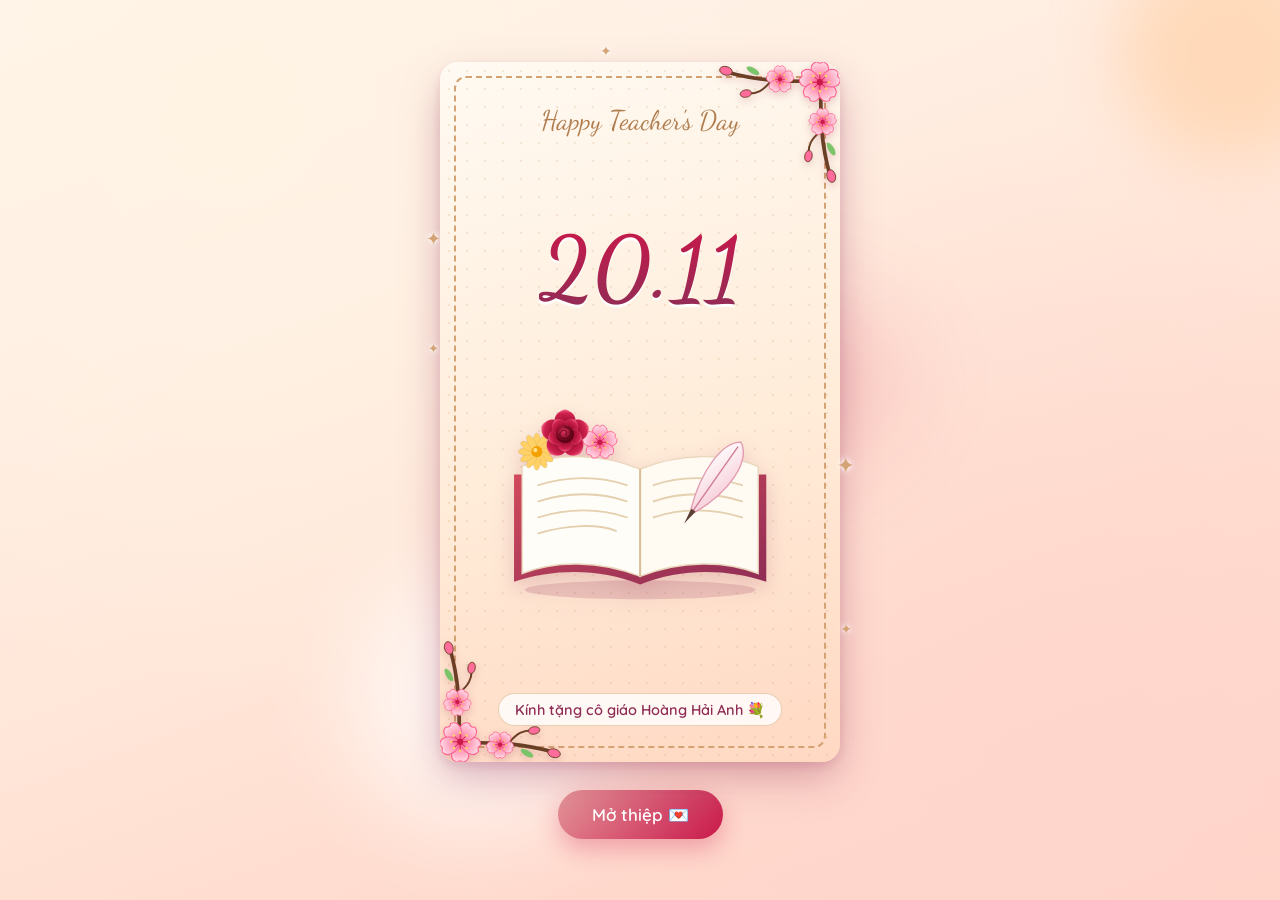
==== index.html @ 682b0908 "Thiep 20-11 Ngay Nha giao Viet Nam Co-Authored-By: Claude Opus 5.5 <noreply@anthropic.com>" ====
<!DOCTYPE html>
<html lang="vi">
<head>
  <meta charset="UTF-8" />
  <meta name="viewport" content="width=device-width, initial-scale=1, viewport-fit=cover" />
  <meta name="theme-color" content="#ffe8d6" />
  <title>Thiệp 20.11 💐</title>
  <meta name="description" content="Tấm thiệp nhỏ tri ân nhân ngày Nhà giáo Việt Nam 20/11" />
  <meta property="og:title" content="Thiệp 20.11 tặng cô 💐" />
  <meta property="og:description" content="Chạm để mở thiệp nhé!" />
  <meta http-equiv="Cache-Control" content="no-cache" />
  <script>
    // Phiên bản do GitHub Actions gắn khi deploy (chạy local thì giữ nguyên "__BUILD__")
    window.BUILD = "__BUILD__";
    // Tự xóa cache: nếu trên server có bản mới hơn thì tải lại trang với ?v=<bản mới>
    (function () {
      if (window.BUILD.indexOf("__") === 0 || !window.fetch) return;
      fetch("version.json?t=" + Date.now(), { cache: "no-store" })
        .then(function (r) { return r.json(); })
        .then(function (d) {
          if (!d.v || d.v === window.BUILD) return;
          var u = new URL(location.href);
          if (u.searchParams.get("v") === d.v) return;
          u.searchParams.set("v", d.v);
          location.replace(u.toString());
        })
        .catch(function () {});
    })();
  </script>
  <link rel="preconnect" href="https://fonts.googleapis.com" />
  <link rel="preconnect" href="https://fonts.gstatic.com" crossorigin />
  <link href="https://fonts.googleapis.com/css2?family=Dancing+Script:wght@500;700&family=Quicksand:wght@400;500;600&display=swap" rel="stylesheet" />
  <link rel="stylesheet" href="style.css?v=__BUILD__" />
</head>
<body>
  <!-- SVG dùng chung -->
  <svg class="svg-defs" aria-hidden="true" focusable="false">
    <defs>
      <radialGradient id="velvet" gradientUnits="userSpaceOnUse" cx="50" cy="50" r="44">
        <stop offset="0" stop-color="#4a000e" />
        <stop offset="0.45" stop-color="#9d0b2e" />
        <stop offset="0.82" stop-color="#d1234f" />
        <stop offset="1" stop-color="#ff7a99" />
      </radialGradient>
      <radialGradient id="bud" gradientUnits="userSpaceOnUse" cx="48" cy="46" r="16">
        <stop offset="0" stop-color="#e0315c" />
        <stop offset="1" stop-color="#5c0015" />
      </radialGradient>
      <radialGradient id="peachG" gradientUnits="userSpaceOnUse" cx="20" cy="20" r="17">
        <stop offset="0" stop-color="#ff4f86" />
        <stop offset=".35" stop-color="#ff8fb1" />
        <stop offset="1" stop-color="#ffe4ec" />
      </radialGradient>
      <linearGradient id="leaf" x1="0" y1="0" x2="1" y2="1">
        <stop offset="0" stop-color="#7cc46a" />
        <stop offset="1" stop-color="#2f6b2a" />
      </linearGradient>
      <linearGradient id="bookCover" x1="0" y1="0" x2="1" y2="1">
        <stop offset="0" stop-color="#d1495b" />
        <stop offset="1" stop-color="#8f2d56" />
      </linearGradient>
      <linearGradient id="quill" x1="0" y1="0" x2="1" y2="1">
        <stop offset="0" stop-color="#fff" />
        <stop offset="1" stop-color="#f6c8d4" />
      </linearGradient>

      <!-- Hoa hồng nhung -->
      <symbol id="rose" viewBox="0 0 100 100">
        <g stroke="#ff9db3" stroke-opacity=".35" stroke-width=".8">
          <path d="M50 50 C28 44 24 14 50 8 C76 14 72 44 50 50Z" fill="url(#velvet)" />
          <path d="M50 50 C28 44 24 14 50 8 C76 14 72 44 50 50Z" fill="url(#velvet)" transform="rotate(72 50 50)" />
          <path d="M50 50 C28 44 24 14 50 8 C76 14 72 44 50 50Z" fill="url(#velvet)" transform="rotate(144 50 50)" />
          <path d="M50 50 C28 44 24 14 50 8 C76 14 72 44 50 50Z" fill="url(#velvet)" transform="rotate(216 50 50)" />
          <path d="M50 50 C28 44 24 14 50 8 C76 14 72 44 50 50Z" fill="url(#velvet)" transform="rotate(288 50 50)" />
          <g transform="translate(50 50) scale(.7) translate(-50 -50)">
            <path d="M50 50 C28 44 24 14 50 8 C76 14 72 44 50 50Z" fill="url(#velvet)" transform="rotate(36 50 50)" />
            <path d="M50 50 C28 44 24 14 50 8 C76 14 72 44 50 50Z" fill="url(#velvet)" transform="rotate(108 50 50)" />
            <path d="M50 50 C28 44 24 14 50 8 C76 14 72 44 50 50Z" fill="url(#velvet)" transform="rotate(180 50 50)" />
            <path d="M50 50 C28 44 24 14 50 8 C76 14 72 44 50 50Z" fill="url(#velvet)" transform="rotate(252 50 50)" />
            <path d="M50 50 C28 44 24 14 50 8 C76 14 72 44 50 50Z" fill="url(#velvet)" transform="rotate(324 50 50)" />
          </g>
        </g>
        <circle cx="50" cy="50" r="15" fill="url(#bud)" />
        <path d="M50 38 C61 38 64 51 54 56 C44 61 37 51 44 45 C49 41 55 46 51 51"
              fill="none" stroke="#3d000b" stroke-width="1.6" stroke-linecap="round" opacity=".75" />
      </symbol>

      <!-- Hoa đào -->
      <symbol id="peach" viewBox="0 0 40 40">
        <g fill="url(#peachG)" stroke="#ff5d8f" stroke-width=".8">
          <path d="M20 20 C12 15 11 6 17.5 4 Q20 6.5 22.5 4 C29 6 28 15 20 20Z" />
          <path d="M20 20 C12 15 11 6 17.5 4 Q20 6.5 22.5 4 C29 6 28 15 20 20Z" transform="rotate(72 20 20)" />
          <path d="M20 20 C12 15 11 6 17.5 4 Q20 6.5 22.5 4 C29 6 28 15 20 20Z" transform="rotate(144 20 20)" />
          <path d="M20 20 C12 15 11 6 17.5 4 Q20 6.5 22.5 4 C29 6 28 15 20 20Z" transform="rotate(216 20 20)" />
          <path d="M20 20 C12 15 11 6 17.5 4 Q20 6.5 22.5 4 C29 6 28 15 20 20Z" transform="rotate(288 20 20)" />
        </g>
        <path d="M20 20 L20 13 M20 20 L24.9 15.1 M20 20 L27 20 M20 20 L24.9 24.9 M20 20 L20 27 M20 20 L15.1 24.9 M20 20 L13 20 M20 20 L15.1 15.1"
              stroke="#c9184a" stroke-width=".7" stroke-linecap="round" />
        <g fill="#ffd166">
          <circle cx="20" cy="13" r="1" /><circle cx="24.9" cy="15.1" r="1" /><circle cx="27" cy="20" r="1" /><circle cx="24.9" cy="24.9" r="1" />
          <circle cx="20" cy="27" r="1" /><circle cx="15.1" cy="24.9" r="1" /><circle cx="13" cy="20" r="1" /><circle cx="15.1" cy="15.1" r="1" />
        </g>
        <circle cx="20" cy="20" r="2.4" fill="#c9184a" />
      </symbol>

      <!-- Hoa cúc, màu cánh lấy theo "color" -->
      <symbol id="daisy" viewBox="0 0 40 40">
        <g fill="currentColor" stroke="rgba(0,0,0,.12)" stroke-width=".5">
          <ellipse cx="20" cy="10" rx="3.6" ry="8.5" />
          <ellipse cx="20" cy="10" rx="3.6" ry="8.5" transform="rotate(30 20 20)" />
          <ellipse cx="20" cy="10" rx="3.6" ry="8.5" transform="rotate(60 20 20)" />
          <ellipse cx="20" cy="10" rx="3.6" ry="8.5" transform="rotate(90 20 20)" />
          <ellipse cx="20" cy="10" rx="3.6" ry="8.5" transform="rotate(120 20 20)" />
          <ellipse cx="20" cy="10" rx="3.6" ry="8.5" transform="rotate(150 20 20)" />
          <ellipse cx="20" cy="10" rx="3.6" ry="8.5" transform="rotate(180 20 20)" />
          <ellipse cx="20" cy="10" rx="3.6" ry="8.5" transform="rotate(210 20 20)" />
          <ellipse cx="20" cy="10" rx="3.6" ry="8.5" transform="rotate(240 20 20)" />
          <ellipse cx="20" cy="10" rx="3.6" ry="8.5" transform="rotate(270 20 20)" />
          <ellipse cx="20" cy="10" rx="3.6" ry="8.5" transform="rotate(300 20 20)" />
          <ellipse cx="20" cy="10" rx="3.6" ry="8.5" transform="rotate(330 20 20)" />
        </g>
        <circle cx="20" cy="20" r="5.5" fill="#f4a100" />
        <circle cx="18.5" cy="18.5" r="2" fill="#ffe08a" />
      </symbol>

      <!-- Cành đào ở góc khung (góc khung ở tọa độ 16,16) -->
      <symbol id="peachBranch" viewBox="0 0 90 90">
        <g fill="none" stroke="#6b3e26" stroke-linecap="round">
          <path d="M6 18 C26 14 46 20 82 10" stroke-width="2.6" />
          <path d="M18 6 C14 26 20 46 10 82" stroke-width="2.6" />
          <path d="M52 17 C57 23 61 25 67 25" stroke-width="1.4" />
          <path d="M17 52 C23 57 25 61 25 67" stroke-width="1.4" />
        </g>
        <g fill="#7cc46a">
          <ellipse cx="0" cy="0" rx="2" ry="5" transform="translate(64 9) rotate(60)" />
          <ellipse cx="0" cy="0" rx="2" ry="5" transform="translate(9 64) rotate(30)" />
        </g>
        <g fill="#ff6b9a" stroke="#6b3e26" stroke-width=".6">
          <ellipse cx="0" cy="0" rx="3" ry="4.5" transform="translate(83 9) rotate(75)" />
          <ellipse cx="0" cy="0" rx="3" ry="4.5" transform="translate(9 83) rotate(15)" />
          <ellipse cx="0" cy="0" rx="2.6" ry="4" transform="translate(69 25) rotate(100)" />
          <ellipse cx="0" cy="0" rx="2.6" ry="4" transform="translate(25 69) rotate(-10)" />
        </g>
        <use href="#peach" x="33" y="3" width="24" height="24" />
        <use href="#peach" x="3" y="33" width="24" height="24" />
        <use href="#peach" x="-1" y="-1" width="36" height="36" />
      </symbol>
    </defs>
  </svg>

  <div class="bokeh" aria-hidden="true"></div>
  <div class="petals" id="petals" aria-hidden="true"></div>
  <div class="burst" id="burst" aria-hidden="true"></div>

  <main class="stage">
    <div class="card-wrap" id="cardWrap">
      <div class="card" id="card">

        <!-- Bên trong thiệp -->
        <section class="inside">
          <div class="inside-flowers" aria-hidden="true">
            <svg class="fl fl-1" style="color:#ffd166"><use href="#daisy" /></svg>
            <svg class="fl fl-2" style="color:#c77dff"><use href="#daisy" /></svg>
            <svg class="fl fl-3"><use href="#peach" /></svg>
            <svg class="fl fl-4"><use href="#rose" /></svg>
            <svg class="fl fl-5" style="color:#ff9f6b"><use href="#daisy" /></svg>
          </div>
          <div class="inside-scroll" id="insideScroll">
            <div class="header">
              <div class="avatar" id="avatar" hidden>
                <img id="avatarImg" alt="" />
                <span class="avatar-badge" aria-hidden="true">📖</span>
              </div>
              <h2 class="title" id="title"></h2>
            </div>
            <p class="message" id="message"></p>
            <p class="signature" id="signature"></p>
          </div>
          <button class="replay" id="replayBtn" type="button" aria-label="Xem lại" title="Xem lại">↺</button>
        </section>

        <!-- Bìa thiệp -->
        <section class="cover" id="cover" role="button" tabindex="0" aria-label="Mở thiệp">
          <div class="cover-face cover-front">
            <div class="cover-frame">
              <p class="cover-top" id="coverTop"></p>
              <h1 class="cover-big" id="coverBig"></h1>

              <!-- Quyển sách mở + bút lông + hoa -->
              <svg class="book" viewBox="0 0 200 150" aria-hidden="true">
                <ellipse cx="100" cy="140" rx="86" ry="7" fill="rgba(143,45,86,.18)" />
                <path d="M6 54 L6 134 C36 124 70 124 100 136 C130 124 164 124 194 134 L194 54 Z" fill="url(#bookCover)" />
                <path d="M100 50 C70 38 36 38 12 48 L12 128 C36 118 70 118 100 130Z" fill="#fffdf8" stroke="#e9d6bb" stroke-width="1" />
                <path d="M100 50 C130 38 164 38 188 48 L188 128 C164 118 130 118 100 130Z" fill="#fffaf2" stroke="#e9d6bb" stroke-width="1" />
                <g stroke="#e4cfae" stroke-width="1.4" fill="none" stroke-linecap="round">
                  <path d="M24 62 C46 55 70 55 90 62" /><path d="M24 74 C46 67 70 67 90 74" />
                  <path d="M24 86 C46 79 70 79 90 86" /><path d="M24 98 C46 91 70 91 82 96" />
                  <path d="M110 62 C130 55 154 55 176 62" /><path d="M110 74 C130 67 154 67 176 74" />
                  <path d="M110 86 C130 79 154 79 176 86" />
                </g>
                <path d="M100 50 L100 130" stroke="#d9bf98" stroke-width="1.5" />
                <!-- bút lông -->
                <g transform="translate(150 66) rotate(35)">
                  <path d="M0 -44 C14 -36 14 -8 2 18 L-2 18 C-12 -8 -12 -36 0 -44Z" fill="url(#quill)" stroke="#e29bb0" stroke-width="1" />
                  <path d="M0 -40 L0 22" stroke="#d17a96" stroke-width="1" />
                  <path d="M-2 18 L0 30 L2 18Z" fill="#5c4033" />
                </g>
                <!-- hoa trên sách -->
                <use href="#daisy" x="8" y="22" width="30" height="30" style="color:#ffd166" />
                <use href="#peach" x="54" y="14" width="32" height="32" />
                <use href="#rose" x="22" y="2" width="44" height="44" />
              </svg>

              <p class="cover-sub" id="coverSub"></p>
            </div>
            <svg class="frame-flower ff-tr" viewBox="0 0 90 90" aria-hidden="true">
              <g transform="translate(90 0) scale(-1 1)"><use href="#peachBranch" width="90" height="90" /></g>
            </svg>
            <svg class="frame-flower ff-bl" viewBox="0 0 90 90" aria-hidden="true">
              <g transform="translate(0 90) scale(1 -1)"><use href="#peachBranch" width="90" height="90" /></g>
            </svg>
            <span class="shine" aria-hidden="true"></span>
          </div>
          <div class="cover-face cover-back"></div>
        </section>

      </div>

      <div class="deco" aria-hidden="true">
        <span class="spark sp1">✦</span>
        <span class="spark sp2">✦</span>
        <span class="spark sp3">✦</span>
        <span class="spark sp4">✦</span>
        <span class="spark sp5">✦</span>
      </div>
    </div>

    <button class="open-btn" id="openBtn" type="button"></button>
  </main>

  <script src="config.js?v=__BUILD__"></script>
  <script src="script.js?v=__BUILD__"></script>
</body>
</html>
---- style.css ----
:root {
  --cream: #fffaf2;
  --cream-2: #fff1e2;
  --peach: #ffd8c2;
  --gold: #d4a373;
  --gold-deep: #b07d4f;
  --rose: #c9184a;
  --rose-deep: #8f2d56;
  --ink: #5a2a3a;
  --script: "Dancing Script", cursive;
  --sans: "Quicksand", system-ui, sans-serif;
  --card-w: min(90vw, 400px);
  --card-h: min(78vh, 700px);
}

* { box-sizing: border-box; margin: 0; padding: 0; }

html, body { min-height: 100%; overflow-x: hidden; }

body {
  font-family: var(--sans);
  color: var(--ink);
  background:
    radial-gradient(circle at 18% 12%, #fff3e4 0%, transparent 45%),
    radial-gradient(circle at 85% 88%, #ffd6cc 0%, transparent 50%),
    linear-gradient(160deg, #fff6ec 0%, #ffe6d8 55%, #ffd0c4 100%);
  background-attachment: fixed;
  -webkit-tap-highlight-color: transparent;
}

.svg-defs { position: absolute; width: 0; height: 0; overflow: hidden; }

/* ---------- Nền bokeh ---------- */
.bokeh, .bokeh::before, .bokeh::after {
  position: fixed;
  border-radius: 50%;
  filter: blur(34px);
  pointer-events: none;
}
.bokeh {
  width: 220px; height: 220px;
  top: -60px; right: -60px;
  background: rgba(255, 196, 140, .45);
  animation: drift 14s ease-in-out infinite alternate;
}
.bokeh::before {
  content: "";
  width: 260px; height: 260px;
  top: 70vh; left: -60vw;
  background: rgba(255, 255, 255, .7);
}
.bokeh::after {
  content: "";
  width: 160px; height: 160px;
  top: 40vh; left: -30vw;
  background: rgba(201, 24, 74, .14);
}
@keyframes drift { to { transform: translate(-40px, 50px) scale(1.15); } }

/* ---------- Sân khấu ---------- */
.stage {
  position: relative;
  z-index: 2;
  min-height: 100vh;
  min-height: 100svh;
  display: flex;
  flex-direction: column;
  align-items: center;
  justify-content: center;
  gap: 28px;
  padding: 24px 16px calc(24px + env(safe-area-inset-bottom));
}

.card-wrap { position: relative; animation: float 4s ease-in-out infinite; }
.card-wrap.opened { animation: none; }
@keyframes float {
  0%, 100% { transform: translateY(0) rotate(-1deg); }
  50% { transform: translateY(-10px) rotate(1deg); }
}

.card {
  position: relative;
  width: var(--card-w);
  height: var(--card-h);
  perspective: 1600px;
  transition: height .9s ease .4s;
}
/* Mở thiệp: thiệp cao gần hết màn hình vì lời chúc dài */
.card.open { height: min(calc(100vh - 48px), 760px); }
@supports (height: 100svh) {
  .card.open { height: min(calc(100svh - 48px), 760px); }
}

/* ---------- Bìa ---------- */
.cover {
  position: absolute;
  inset: 0;
  z-index: 3;
  cursor: pointer;
  transform-origin: left center;
  transform-style: preserve-3d;
  transition: transform 1.6s cubic-bezier(.6, .05, .25, 1), opacity .6s ease 1.25s;
}
.card.open .cover {
  transform: rotateY(-175deg);
  opacity: 0;
  pointer-events: none;
}

.cover-face {
  position: absolute;
  inset: 0;
  border-radius: 18px;
  overflow: hidden;
  -webkit-backface-visibility: hidden;
  backface-visibility: hidden;
  box-shadow: 0 18px 40px rgba(143, 45, 86, .25), 0 4px 10px rgba(143, 45, 86, .12);
}

.cover-front {
  background:
    radial-gradient(circle, rgba(212, 163, 115, .22) 1.2px, transparent 1.6px) 0 0 / 18px 18px,
    linear-gradient(165deg, #fffaf2 0%, #ffecd9 55%, #ffd8c2 100%);
  padding: 14px;
}

.cover-back {
  transform: rotateY(180deg);
  background:
    radial-gradient(circle, rgba(212, 163, 115, .3) 1.2px, transparent 1.6px) 0 0 / 16px 16px,
    linear-gradient(200deg, #fff1e2, #ffd8c2);
}

.cover-frame {
  height: 100%;
  border: 2px dashed var(--gold);
  border-radius: 12px;
  display: flex;
  flex-direction: column;
  align-items: center;
  justify-content: space-between;
  padding: 26px 12px 20px;
  text-align: center;
}

.cover-top {
  font-family: var(--script);
  font-size: clamp(21px, 6vw, 27px);
  color: var(--gold-deep);
}

.cover-big {
  font-family: var(--script);
  font-weight: 700;
  font-size: clamp(64px, 20vw, 88px);
  line-height: 1;
  background: linear-gradient(180deg, var(--rose), var(--rose-deep));
  -webkit-background-clip: text;
  background-clip: text;
  color: transparent;
  filter: drop-shadow(0 3px 0 rgba(255, 255, 255, .9));
}

.book {
  width: 78%;
  max-height: 42%;
  filter: drop-shadow(0 8px 10px rgba(143, 45, 86, .2));
  animation: book-bob 5s ease-in-out infinite;
}
@keyframes book-bob {
  0%, 100% { transform: translateY(0) rotate(-1.5deg); }
  50% { transform: translateY(-6px) rotate(1.5deg); }
}

.cover-sub {
  font-weight: 600;
  font-size: 14.5px;
  color: var(--rose-deep);
  background: rgba(255, 255, 255, .8);
  border: 1px solid rgba(212, 163, 115, .5);
  padding: 6px 16px;
  border-radius: 999px;
}

.frame-flower {
  position: absolute;
  width: 128px;
  height: 128px;
  pointer-events: none;
  filter: drop-shadow(0 3px 4px rgba(128, 15, 47, .2));
  animation: corner-sway 5s ease-in-out infinite;
}
.ff-tr { top: -4px; right: -4px; transform-origin: 82% 18%; animation-delay: -1.2s; }
.ff-bl { bottom: -4px; left: -4px; transform-origin: 18% 82%; animation-delay: -3.7s; }
@keyframes corner-sway {
  0%, 100% { transform: rotate(-2deg); }
  50% { transform: rotate(2deg); }
}

.shine {
  position: absolute;
  inset: 0;
  background: linear-gradient(115deg, transparent 35%, rgba(255, 255, 255, .55) 50%, transparent 65%);
  transform: translateX(-100%);
  animation: shine 4.5s ease-in-out infinite;
  pointer-events: none;
}
@keyframes shine {
  0%, 60% { transform: translateX(-100%); }
  100% { transform: translateX(100%); }
}

/* ---------- Lấp lánh quanh viền ---------- */
.deco {
  position: absolute;
  inset: 0;
  z-index: 4;
  pointer-events: none;
}
.spark {
  position: absolute;
  font-size: 18px;
  line-height: 1;
  color: var(--gold);
  text-shadow: 0 0 4px #fff, 0 0 10px rgba(255, 255, 255, .9);
  animation: twinkle 2.4s ease-in-out infinite;
}
.sp1 { top: 24%; left: -14px; }
.sp2 { top: 56%; right: -15px; font-size: 22px; animation-delay: .8s; }
.sp3 { top: -18px; left: 40%; font-size: 14px; animation-delay: 1.5s; }
.sp4 { top: 40%; left: -12px; font-size: 13px; animation-delay: .4s; }
.sp5 { top: 80%; right: -12px; font-size: 14px; animation-delay: 1.9s; }
@keyframes twinkle {
  0%, 100% { opacity: .2; transform: scale(.5) rotate(0); }
  50% { opacity: 1; transform: scale(1.15) rotate(45deg); }
}

/* ---------- Bên trong ---------- */
.inside {
  position: absolute;
  inset: 0;
  z-index: 1;
  border-radius: 18px;
  overflow: hidden;
  background:
    repeating-linear-gradient(0deg, transparent 0 31px, rgba(212, 163, 115, .16) 31px 32px),
    linear-gradient(170deg, #fffdf9, var(--cream) 60%, var(--cream-2));
  box-shadow: 0 18px 40px rgba(143, 45, 86, .2), inset 0 0 0 6px rgba(255, 216, 194, .6);
  transform: scale(.94);
  transition: transform 1s ease .6s;
}
.card.open .inside { transform: scale(1); }

/* Chùm hoa nhiều màu góc trên phải */
.inside-flowers {
  position: absolute;
  top: 0;
  right: 0;
  width: 170px;
  height: 44px;
  z-index: 2;
  pointer-events: none;
}
.fl {
  position: absolute;
  filter: drop-shadow(0 2px 3px rgba(128, 15, 47, .22));
  animation: fl-bob 4s ease-in-out infinite;
}
.fl-1 { width: 24px; height: 24px; top: -2px; right: 112px; animation-delay: -1s; }
.fl-2 { width: 32px; height: 32px; top: 2px;  right: 82px;  animation-delay: -2s; }
.fl-3 { width: 36px; height: 36px; top: -4px; right: 50px;  animation-delay: -.5s; }
.fl-4 { width: 46px; height: 46px; top: -8px; right: 8px;   animation-delay: -3s; }
.fl-5 { width: 22px; height: 22px; top: 6px;  right: 138px; animation-delay: -1.6s; }
@keyframes fl-bob {
  0%, 100% { transform: rotate(-8deg) scale(1); }
  50% { transform: rotate(8deg) scale(1.06); }
}

/* chừa dải 40px trên cùng cho chùm hoa, chữ cuộn không bị che */
.inside-scroll {
  position: relative;
  height: calc(100% - 40px);
  margin-top: 40px;
  overflow-y: auto;
  padding: 10px 24px 50px;
  scrollbar-width: none;
  -webkit-mask-image: linear-gradient(to bottom, transparent 0, #000 18px, #000 calc(100% - 36px), transparent 100%);
  mask-image: linear-gradient(to bottom, transparent 0, #000 18px, #000 calc(100% - 36px), transparent 100%);
}
.inside-scroll::-webkit-scrollbar { display: none; }

.header {
  display: flex;
  align-items: center;
  gap: 18px;
  margin-bottom: 18px;
}
.avatar {
  position: relative;
  flex: none;
  width: 88px;
  height: 88px;
  margin-left: 6px;
  border-radius: 50%;
  padding: 4px;
  background: conic-gradient(from 0deg, var(--gold), #ffd8c2, var(--rose), #f6bd60, var(--gold));
  box-shadow: 0 8px 20px rgba(143, 45, 86, .25);
  opacity: 0;
  transform: scale(.4);
}
.avatar[hidden] { display: none; }
.card.open .avatar { animation: avatar-in .9s cubic-bezier(.3, 1.5, .5, 1) 1.1s forwards; }
.avatar::before {
  content: "";
  position: absolute;
  inset: -8px;
  border-radius: 50%;
  border: 2px dashed rgba(212, 163, 115, .8);
  animation: spin 14s linear infinite;
}
.avatar img {
  display: block;
  width: 100%;
  height: 100%;
  object-fit: cover;
  border-radius: 50%;
  border: 3px solid #fff;
}
.avatar-badge {
  position: absolute;
  right: -2px;
  bottom: 2px;
  width: 30px;
  height: 30px;
  display: grid;
  place-items: center;
  font-size: 16px;
  background: #fff;
  border-radius: 50%;
  box-shadow: 0 3px 8px rgba(143, 45, 86, .25);
}
@keyframes avatar-in { to { opacity: 1; transform: scale(1); } }
@keyframes spin { to { transform: rotate(360deg); } }

.title {
  font-family: var(--script);
  font-size: clamp(28px, 8vw, 33px);
  line-height: 1.2;
  color: var(--rose);
  min-height: 1.2em;
}

.message {
  font-size: 15.5px;
  line-height: 1.75;
  font-weight: 500;
  color: var(--ink);
  text-align: justify;
}

.signature {
  font-family: var(--script);
  font-size: 26px;
  color: var(--rose-deep);
  text-align: right;
  margin-top: 16px;
  opacity: 0;
  transform: translateY(10px);
  transition: opacity .8s ease, transform .8s ease;
}
.signature.show { opacity: 1; transform: none; }

/* Hiệu ứng từng chữ bay vào */
.word { display: inline-block; white-space: nowrap; }
.ch {
  display: inline-block;
  white-space: pre;
  animation: char-in .55s cubic-bezier(.2, .8, .3, 1.2) both;
}
@keyframes char-in {
  from { opacity: 0; transform: translateY(14px) rotate(8deg) scale(.6); filter: blur(4px); color: var(--gold); }
  to   { opacity: 1; transform: none; filter: blur(0); }
}

.caret {
  display: inline-block;
  width: 2px;
  height: 1.1em;
  margin-left: 2px;
  vertical-align: -0.15em;
  background: var(--rose);
  animation: blink .9s steps(1) infinite;
}
@keyframes blink { 50% { opacity: 0; } }

/* Nút xem lại nhỏ ở góc dưới phải */
.replay {
  position: absolute;
  right: 12px;
  bottom: 12px;
  z-index: 3;
  width: 34px;
  height: 34px;
  display: grid;
  place-items: center;
  font: 700 18px/1 var(--sans);
  color: var(--rose);
  background: #fff;
  border: 1.5px solid var(--peach);
  border-radius: 50%;
  box-shadow: 0 3px 8px rgba(143, 45, 86, .15);
  cursor: pointer;
  opacity: 0;
  visibility: hidden;
  transition: opacity .5s ease;
}
.replay.show { opacity: 1; visibility: visible; }
.replay:active { transform: rotate(-90deg); }

/* ---------- Nút mở ---------- */
.open-btn {
  font: 600 17px var(--sans);
  color: #fff;
  background: linear-gradient(135deg, #e5989b, var(--rose));
  border: none;
  border-radius: 999px;
  padding: 14px 34px;
  cursor: pointer;
  box-shadow: 0 10px 24px rgba(201, 24, 74, .3);
  animation: pulse 1.8s ease-in-out infinite;
  transition: opacity .4s ease, transform .4s ease;
}
.open-btn:active { transform: scale(.96); }
.open-btn.hide { position: absolute; bottom: 24px; opacity: 0; transform: translateY(20px); pointer-events: none; animation: none; }
@keyframes pulse {
  0%, 100% { box-shadow: 0 10px 24px rgba(201, 24, 74, .3), 0 0 0 0 rgba(229, 152, 155, .55); }
  50% { box-shadow: 0 10px 24px rgba(201, 24, 74, .3), 0 0 0 14px rgba(229, 152, 155, 0); }
}

/* ---------- Cánh hoa rơi ---------- */
.petals, .burst {
  position: fixed;
  inset: 0;
  pointer-events: none;
  overflow: hidden;
}
.petals { z-index: 1; }
.burst { z-index: 15; }

.petal {
  position: absolute;
  top: -40px;
  animation: fall linear infinite;
}
.petal i {
  display: block;
  width: var(--s);
  height: calc(var(--s) * .8);
  border-radius: 150% 0 150% 0;
  background: var(--c);
  opacity: .85;
  animation: flutter ease-in-out infinite alternate;
}
@keyframes fall {
  to { transform: translate3d(var(--dx), 112vh, 0); }
}
@keyframes flutter {
  0%   { transform: translateX(-14px) rotate(-30deg) rotateX(0); }
  100% { transform: translateX(14px) rotate(50deg) rotateX(65deg); }
}

/* Hoa bung ra khi mở / khi đọc xong */
.heart {
  position: absolute;
  left: 50%;
  top: 50%;
  font-size: var(--fs);
  animation: burst 1.6s cubic-bezier(.1, .7, .3, 1) forwards;
}
@keyframes burst {
  0% { transform: translate(-50%, -50%) scale(.2); opacity: 1; }
  100% { transform: translate(calc(-50% + var(--x)), calc(-50% + var(--y))) scale(1) rotate(var(--r)); opacity: 0; }
}

/* Điện thoại màn hình thấp (iPhone SE...) */
@media (max-height: 720px) {
  .card.open { height: calc(100vh - 32px); }
  .stage { padding-top: 16px; padding-bottom: 16px; }
  .inside-scroll { padding: 8px 20px 48px; }
  .avatar { width: 72px; height: 72px; }
  .header { gap: 14px; margin-bottom: 12px; }
  .title { font-size: 26px; }
  .message { font-size: 15px; line-height: 1.65; }
}

@media (prefers-reduced-motion: reduce) {
  .card-wrap, .book, .shine, .bokeh, .frame-flower, .fl { animation: none; }
}
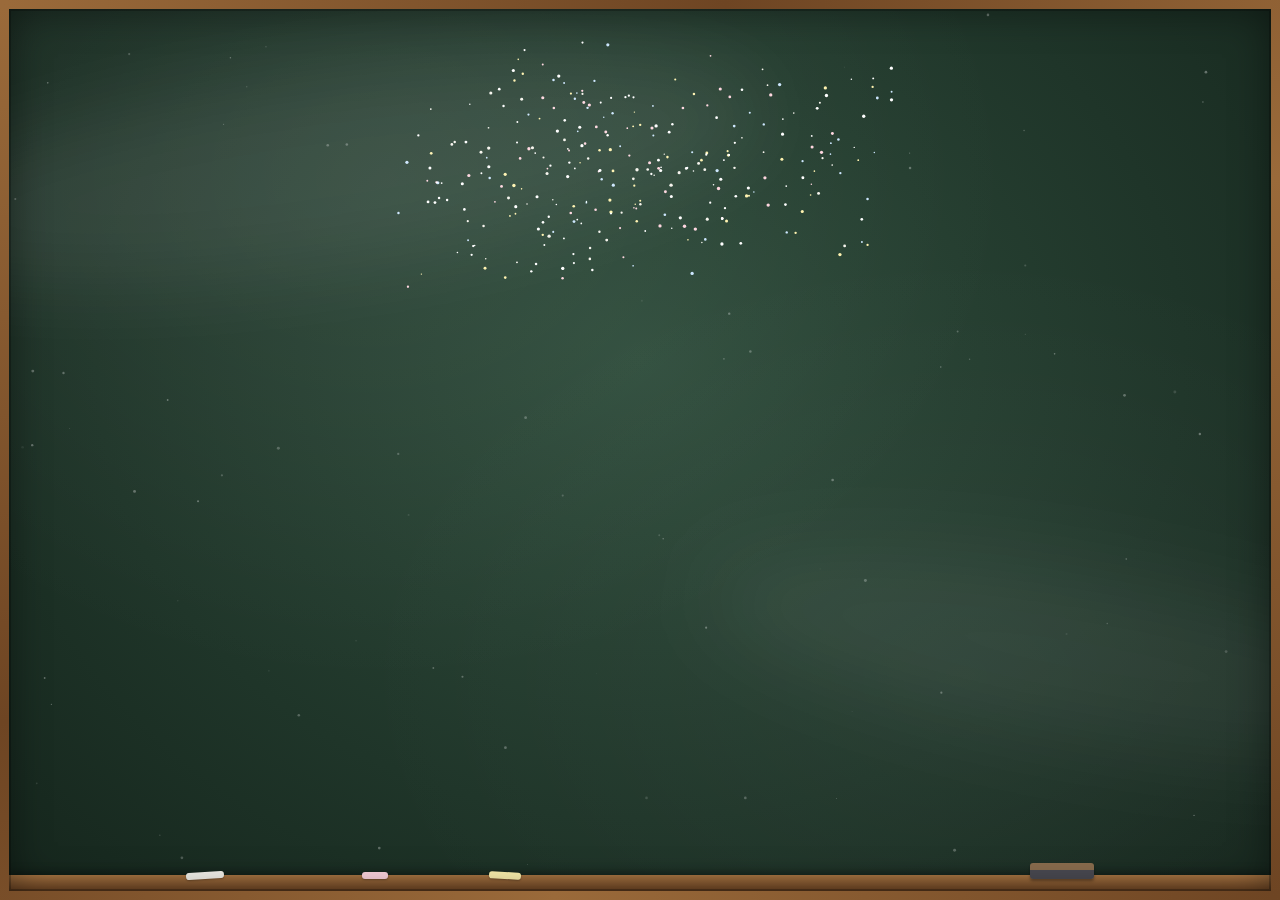
==== commit 6b7163c2: "Dua ban bang den len trang chinh, ban cu chuyen sang /ban-cu/ Co-Authored-By: Claude Opus 5.5 <norep" ====
--- a/index.html
+++ b/index.html
@@ -3,11 +3,11 @@
 <head>
   <meta charset="UTF-8" />
   <meta name="viewport" content="width=device-width, initial-scale=1, viewport-fit=cover" />
-  <meta name="theme-color" content="#ffe8d6" />
-  <title>Thiệp 20.11 💐</title>
-  <meta name="description" content="Tấm thiệp nhỏ tri ân nhân ngày Nhà giáo Việt Nam 20/11" />
-  <meta property="og:title" content="Thiệp 20.11 tặng cô 💐" />
-  <meta property="og:description" content="Chạm để mở thiệp nhé!" />
+  <meta name="theme-color" content="#1f3529" />
+  <title>Thư 20.11 ✉️</title>
+  <meta name="description" content="Một lá thư nhỏ gửi cô nhân ngày Nhà giáo Việt Nam 20/11" />
+  <meta property="og:title" content="Cô có một lá thư 20.11 ✉️" />
+  <meta property="og:description" content="Chạm vào con dấu để mở thư" />
   <meta http-equiv="Cache-Control" content="no-cache" />
   <script>
     // Phiên bản do GitHub Actions gắn khi deploy (chạy local thì giữ nguyên "__BUILD__")
@@ -29,214 +29,100 @@
   </script>
   <link rel="preconnect" href="https://fonts.googleapis.com" />
   <link rel="preconnect" href="https://fonts.gstatic.com" crossorigin />
-  <link href="https://fonts.googleapis.com/css2?family=Dancing+Script:wght@500;700&family=Quicksand:wght@400;500;600&display=swap" rel="stylesheet" />
+  <link href="https://fonts.googleapis.com/css2?family=Be+Vietnam+Pro:wght@400;500;600;700&family=Dancing+Script:wght@600;700&family=Patrick+Hand&display=swap" rel="stylesheet" />
   <link rel="stylesheet" href="style.css?v=__BUILD__" />
 </head>
-<body>
-  <!-- SVG dùng chung -->
-  <svg class="svg-defs" aria-hidden="true" focusable="false">
-    <defs>
-      <radialGradient id="velvet" gradientUnits="userSpaceOnUse" cx="50" cy="50" r="44">
-        <stop offset="0" stop-color="#4a000e" />
-        <stop offset="0.45" stop-color="#9d0b2e" />
-        <stop offset="0.82" stop-color="#d1234f" />
-        <stop offset="1" stop-color="#ff7a99" />
-      </radialGradient>
-      <radialGradient id="bud" gradientUnits="userSpaceOnUse" cx="48" cy="46" r="16">
-        <stop offset="0" stop-color="#e0315c" />
-        <stop offset="1" stop-color="#5c0015" />
-      </radialGradient>
-      <radialGradient id="peachG" gradientUnits="userSpaceOnUse" cx="20" cy="20" r="17">
-        <stop offset="0" stop-color="#ff4f86" />
-        <stop offset=".35" stop-color="#ff8fb1" />
-        <stop offset="1" stop-color="#ffe4ec" />
-      </radialGradient>
-      <linearGradient id="leaf" x1="0" y1="0" x2="1" y2="1">
-        <stop offset="0" stop-color="#7cc46a" />
-        <stop offset="1" stop-color="#2f6b2a" />
-      </linearGradient>
-      <linearGradient id="bookCover" x1="0" y1="0" x2="1" y2="1">
-        <stop offset="0" stop-color="#d1495b" />
-        <stop offset="1" stop-color="#8f2d56" />
-      </linearGradient>
-      <linearGradient id="quill" x1="0" y1="0" x2="1" y2="1">
-        <stop offset="0" stop-color="#fff" />
-        <stop offset="1" stop-color="#f6c8d4" />
-      </linearGradient>
+<body class="intro">
+  <canvas id="sky" aria-hidden="true"></canvas>
+  <div class="smudge sm1" aria-hidden="true"></div>
+  <div class="smudge sm2" aria-hidden="true"></div>
+  <div class="board-frame" aria-hidden="true"></div>
+  <div class="chalk-tray" aria-hidden="true"><i></i><i></i><i></i><b></b></div>
 
-      <!-- Hoa hồng nhung -->
-      <symbol id="rose" viewBox="0 0 100 100">
-        <g stroke="#ff9db3" stroke-opacity=".35" stroke-width=".8">
-          <path d="M50 50 C28 44 24 14 50 8 C76 14 72 44 50 50Z" fill="url(#velvet)" />
-          <path d="M50 50 C28 44 24 14 50 8 C76 14 72 44 50 50Z" fill="url(#velvet)" transform="rotate(72 50 50)" />
-          <path d="M50 50 C28 44 24 14 50 8 C76 14 72 44 50 50Z" fill="url(#velvet)" transform="rotate(144 50 50)" />
-          <path d="M50 50 C28 44 24 14 50 8 C76 14 72 44 50 50Z" fill="url(#velvet)" transform="rotate(216 50 50)" />
-          <path d="M50 50 C28 44 24 14 50 8 C76 14 72 44 50 50Z" fill="url(#velvet)" transform="rotate(288 50 50)" />
-          <g transform="translate(50 50) scale(.7) translate(-50 -50)">
-            <path d="M50 50 C28 44 24 14 50 8 C76 14 72 44 50 50Z" fill="url(#velvet)" transform="rotate(36 50 50)" />
-            <path d="M50 50 C28 44 24 14 50 8 C76 14 72 44 50 50Z" fill="url(#velvet)" transform="rotate(108 50 50)" />
-            <path d="M50 50 C28 44 24 14 50 8 C76 14 72 44 50 50Z" fill="url(#velvet)" transform="rotate(180 50 50)" />
-            <path d="M50 50 C28 44 24 14 50 8 C76 14 72 44 50 50Z" fill="url(#velvet)" transform="rotate(252 50 50)" />
-            <path d="M50 50 C28 44 24 14 50 8 C76 14 72 44 50 50Z" fill="url(#velvet)" transform="rotate(324 50 50)" />
-          </g>
-        </g>
-        <circle cx="50" cy="50" r="15" fill="url(#bud)" />
-        <path d="M50 38 C61 38 64 51 54 56 C44 61 37 51 44 45 C49 41 55 46 51 51"
-              fill="none" stroke="#3d000b" stroke-width="1.6" stroke-linecap="round" opacity=".75" />
-      </symbol>
+  <!-- ===== Màn 1: bảng đen + phong bì ===== -->
+  <section class="scene-intro" id="intro">
+    <h1 class="sr-only" id="srTitle"></h1>
+    <p class="sky-sub" id="skySub"></p>
 
-      <!-- Hoa đào -->
-      <symbol id="peach" viewBox="0 0 40 40">
-        <g fill="url(#peachG)" stroke="#ff5d8f" stroke-width=".8">
-          <path d="M20 20 C12 15 11 6 17.5 4 Q20 6.5 22.5 4 C29 6 28 15 20 20Z" />
-          <path d="M20 20 C12 15 11 6 17.5 4 Q20 6.5 22.5 4 C29 6 28 15 20 20Z" transform="rotate(72 20 20)" />
-          <path d="M20 20 C12 15 11 6 17.5 4 Q20 6.5 22.5 4 C29 6 28 15 20 20Z" transform="rotate(144 20 20)" />
-          <path d="M20 20 C12 15 11 6 17.5 4 Q20 6.5 22.5 4 C29 6 28 15 20 20Z" transform="rotate(216 20 20)" />
-          <path d="M20 20 C12 15 11 6 17.5 4 Q20 6.5 22.5 4 C29 6 28 15 20 20Z" transform="rotate(288 20 20)" />
-        </g>
-        <path d="M20 20 L20 13 M20 20 L24.9 15.1 M20 20 L27 20 M20 20 L24.9 24.9 M20 20 L20 27 M20 20 L15.1 24.9 M20 20 L13 20 M20 20 L15.1 15.1"
-              stroke="#c9184a" stroke-width=".7" stroke-linecap="round" />
-        <g fill="#ffd166">
-          <circle cx="20" cy="13" r="1" /><circle cx="24.9" cy="15.1" r="1" /><circle cx="27" cy="20" r="1" /><circle cx="24.9" cy="24.9" r="1" />
-          <circle cx="20" cy="27" r="1" /><circle cx="15.1" cy="24.9" r="1" /><circle cx="13" cy="20" r="1" /><circle cx="15.1" cy="15.1" r="1" />
-        </g>
-        <circle cx="20" cy="20" r="2.4" fill="#c9184a" />
-      </symbol>
+    <div class="env-wrap" id="envWrap">
+      <div class="envelope" id="envelope">
+        <div class="env-back"></div>
+        <div class="env-letter">
+          <span class="mini-note" id="miniNote"></span>
+          <i></i><i></i><i></i><i></i>
+        </div>
+        <div class="env-pocket"></div>
+        <div class="env-flap"></div>
+        <button class="seal" id="seal" type="button" aria-label="Mở thư"><span>20·11</span></button>
+      </div>
+      <p class="hint" id="hint"></p>
+    </div>
+  </section>
 
-      <!-- Hoa cúc, màu cánh lấy theo "color" -->
-      <symbol id="daisy" viewBox="0 0 40 40">
-        <g fill="currentColor" stroke="rgba(0,0,0,.12)" stroke-width=".5">
-          <ellipse cx="20" cy="10" rx="3.6" ry="8.5" />
-          <ellipse cx="20" cy="10" rx="3.6" ry="8.5" transform="rotate(30 20 20)" />
-          <ellipse cx="20" cy="10" rx="3.6" ry="8.5" transform="rotate(60 20 20)" />
-          <ellipse cx="20" cy="10" rx="3.6" ry="8.5" transform="rotate(90 20 20)" />
-          <ellipse cx="20" cy="10" rx="3.6" ry="8.5" transform="rotate(120 20 20)" />
-          <ellipse cx="20" cy="10" rx="3.6" ry="8.5" transform="rotate(150 20 20)" />
-          <ellipse cx="20" cy="10" rx="3.6" ry="8.5" transform="rotate(180 20 20)" />
-          <ellipse cx="20" cy="10" rx="3.6" ry="8.5" transform="rotate(210 20 20)" />
-          <ellipse cx="20" cy="10" rx="3.6" ry="8.5" transform="rotate(240 20 20)" />
-          <ellipse cx="20" cy="10" rx="3.6" ry="8.5" transform="rotate(270 20 20)" />
-          <ellipse cx="20" cy="10" rx="3.6" ry="8.5" transform="rotate(300 20 20)" />
-          <ellipse cx="20" cy="10" rx="3.6" ry="8.5" transform="rotate(330 20 20)" />
-        </g>
-        <circle cx="20" cy="20" r="5.5" fill="#f4a100" />
-        <circle cx="18.5" cy="18.5" r="2" fill="#ffe08a" />
-      </symbol>
+  <!-- ===== Màn 2: trang vở ô ly ===== -->
+  <main class="scene-letter" id="letterScene" hidden>
+    <article class="paper" id="paper">
+      <p class="date" id="date"></p>
 
-      <!-- Cành đào ở góc khung (góc khung ở tọa độ 16,16) -->
-      <symbol id="peachBranch" viewBox="0 0 90 90">
-        <g fill="none" stroke="#6b3e26" stroke-linecap="round">
-          <path d="M6 18 C26 14 46 20 82 10" stroke-width="2.6" />
-          <path d="M18 6 C14 26 20 46 10 82" stroke-width="2.6" />
-          <path d="M52 17 C57 23 61 25 67 25" stroke-width="1.4" />
-          <path d="M17 52 C23 57 25 61 25 67" stroke-width="1.4" />
-        </g>
-        <g fill="#7cc46a">
-          <ellipse cx="0" cy="0" rx="2" ry="5" transform="translate(64 9) rotate(60)" />
-          <ellipse cx="0" cy="0" rx="2" ry="5" transform="translate(9 64) rotate(30)" />
-        </g>
-        <g fill="#ff6b9a" stroke="#6b3e26" stroke-width=".6">
-          <ellipse cx="0" cy="0" rx="3" ry="4.5" transform="translate(83 9) rotate(75)" />
-          <ellipse cx="0" cy="0" rx="3" ry="4.5" transform="translate(9 83) rotate(15)" />
-          <ellipse cx="0" cy="0" rx="2.6" ry="4" transform="translate(69 25) rotate(100)" />
-          <ellipse cx="0" cy="0" rx="2.6" ry="4" transform="translate(25 69) rotate(-10)" />
-        </g>
-        <use href="#peach" x="33" y="3" width="24" height="24" />
-        <use href="#peach" x="3" y="33" width="24" height="24" />
-        <use href="#peach" x="-1" y="-1" width="36" height="36" />
-      </symbol>
-    </defs>
-  </svg>
+      <header class="letter-head" id="letterHead">
+        <figure class="polaroid" id="polaroid">
+          <span class="tape" aria-hidden="true"></span>
+          <img id="photo" alt="" />
+          <figcaption id="caption"></figcaption>
+        </figure>
+        <div class="head-text">
+          <p class="greeting" id="greeting"></p>
+          <h2 class="name" id="name"></h2>
+        </div>
+      </header>
 
-  <div class="bokeh" aria-hidden="true"></div>
-  <div class="petals" id="petals" aria-hidden="true"></div>
-  <div class="burst" id="burst" aria-hidden="true"></div>
+      <div class="letter-body" id="letterBody"></div>
 
-  <main class="stage">
-    <div class="card-wrap" id="cardWrap">
-      <div class="card" id="card">
+      <footer class="letter-sign" id="letterSign">
+        <!-- bó hoa vẽ bằng nét bút bi -->
+        <svg class="bouquet" viewBox="0 0 200 178" aria-hidden="true">
+          <path data-f="none" pathLength="1" d="M100 152 C98 122 96 96 100 66" />
+          <path data-f="none" pathLength="1" d="M100 152 C92 124 78 102 64 80" />
+          <path data-f="none" pathLength="1" d="M100 152 C108 124 122 102 136 80" />
+          <path data-f="#9cc98a" pathLength="1" d="M98 130 C82 118 70 122 62 134 C78 140 90 138 98 130Z" />
+          <path data-f="#9cc98a" pathLength="1" d="M102 130 C118 118 130 122 138 134 C122 140 110 138 102 130Z" />
+          <path data-f="#e06b8b" pathLength="1" d="M86 66 C84 50 92 40 94 38 L100 48 L106 38 C108 40 116 50 114 66 C110 76 90 76 86 66Z" />
+          <path data-f="#f6bd60" pathLength="1" d="M50 80 C48 64 56 54 58 52 L64 62 L70 52 C72 54 80 64 78 80 C74 90 54 90 50 80Z" />
+          <path data-f="#f4978e" pathLength="1" d="M122 80 C120 64 128 54 130 52 L136 62 L142 52 C144 54 152 64 150 80 C146 90 126 90 122 80Z" />
+          <path data-f="#f7e6cc" pathLength="1" d="M58 106 Q100 120 142 106 L100 174 Z" />
+          <path data-f="#e06b8b" pathLength="1" d="M100 120 C88 108 78 116 88 124 Z" />
+          <path data-f="#e06b8b" pathLength="1" d="M100 120 C112 108 122 116 112 124 Z" />
+          <path data-f="none" pathLength="1" d="M98 122 L92 138 M102 122 L108 138" />
+          <path data-f="#f6bd60" pathLength="1" d="M30 40 L32 46 L38 48 L32 50 L30 56 L28 50 L22 48 L28 46Z" />
+          <path data-f="#f6bd60" pathLength="1" d="M170 28 L171.5 33 L176 34.5 L171.5 36 L170 41 L168.5 36 L164 34.5 L168.5 33Z" />
+          <path data-f="#f6bd60" pathLength="1" d="M162 112 L163 115 L166 116 L163 117 L162 120 L161 117 L158 116 L161 115Z" />
+          <path data-f="#f6bd60" pathLength="1" d="M40 118 L41 121 L44 122 L41 123 L40 126 L39 123 L36 122 L39 121Z" />
+        </svg>
+        <div class="sign-text">
+          <p class="closing" id="closing"></p>
+          <p class="signature" id="signature"></p>
+          <svg class="flourish" viewBox="0 0 160 20" aria-hidden="true">
+            <path pathLength="1" d="M4 12 C30 2 50 18 80 10 C110 2 130 16 156 6" />
+          </svg>
+          <!-- dấu tròn đỏ -->
+          <svg class="stamp" viewBox="0 0 100 100" aria-hidden="true">
+            <defs><path id="stampPath" d="M50 50 m-36 0 a36 36 0 1 1 72 0 a36 36 0 1 1 -72 0" /></defs>
+            <circle cx="50" cy="50" r="46" fill="none" stroke="#d62828" stroke-width="3" />
+            <circle cx="50" cy="50" r="27" fill="none" stroke="#d62828" stroke-width="1.5" />
+            <text font-size="9"><textPath href="#stampPath" textLength="222" lengthAdjust="spacing">NGÀY NHÀ GIÁO VIỆT NAM ★ 20 - 11 ★</textPath></text>
+            <polygon fill="#d62828" points="50,32 53.5,42 64,42 55.5,48.5 58.5,58.5 50,52.5 41.5,58.5 44.5,48.5 36,42 46.5,42" />
+            <text x="50" y="69" font-size="8.5" text-anchor="middle">TRI ÂN</text>
+          </svg>
+        </div>
+      </footer>
+    </article>
 
-        <!-- Bên trong thiệp -->
-        <section class="inside">
-          <div class="inside-flowers" aria-hidden="true">
-            <svg class="fl fl-1" style="color:#ffd166"><use href="#daisy" /></svg>
-            <svg class="fl fl-2" style="color:#c77dff"><use href="#daisy" /></svg>
-            <svg class="fl fl-3"><use href="#peach" /></svg>
-            <svg class="fl fl-4"><use href="#rose" /></svg>
-            <svg class="fl fl-5" style="color:#ff9f6b"><use href="#daisy" /></svg>
-          </div>
-          <div class="inside-scroll" id="insideScroll">
-            <div class="header">
-              <div class="avatar" id="avatar" hidden>
-                <img id="avatarImg" alt="" />
-                <span class="avatar-badge" aria-hidden="true">📖</span>
-              </div>
-              <h2 class="title" id="title"></h2>
-            </div>
-            <p class="message" id="message"></p>
-            <p class="signature" id="signature"></p>
-          </div>
-          <button class="replay" id="replayBtn" type="button" aria-label="Xem lại" title="Xem lại">↺</button>
-        </section>
+    <p class="finale" id="finale"></p>
+  </main>
 
-        <!-- Bìa thiệp -->
-        <section class="cover" id="cover" role="button" tabindex="0" aria-label="Mở thiệp">
-          <div class="cover-face cover-front">
-            <div class="cover-frame">
-              <p class="cover-top" id="coverTop"></p>
-              <h1 class="cover-big" id="coverBig"></h1>
-
-              <!-- Quyển sách mở + bút lông + hoa -->
-              <svg class="book" viewBox="0 0 200 150" aria-hidden="true">
-                <ellipse cx="100" cy="140" rx="86" ry="7" fill="rgba(143,45,86,.18)" />
-                <path d="M6 54 L6 134 C36 124 70 124 100 136 C130 124 164 124 194 134 L194 54 Z" fill="url(#bookCover)" />
-                <path d="M100 50 C70 38 36 38 12 48 L12 128 C36 118 70 118 100 130Z" fill="#fffdf8" stroke="#e9d6bb" stroke-width="1" />
-                <path d="M100 50 C130 38 164 38 188 48 L188 128 C164 118 130 118 100 130Z" fill="#fffaf2" stroke="#e9d6bb" stroke-width="1" />
-                <g stroke="#e4cfae" stroke-width="1.4" fill="none" stroke-linecap="round">
-                  <path d="M24 62 C46 55 70 55 90 62" /><path d="M24 74 C46 67 70 67 90 74" />
-                  <path d="M24 86 C46 79 70 79 90 86" /><path d="M24 98 C46 91 70 91 82 96" />
-                  <path d="M110 62 C130 55 154 55 176 62" /><path d="M110 74 C130 67 154 67 176 74" />
-                  <path d="M110 86 C130 79 154 79 176 86" />
-                </g>
-                <path d="M100 50 L100 130" stroke="#d9bf98" stroke-width="1.5" />
-                <!-- bút lông -->
-                <g transform="translate(150 66) rotate(35)">
-                  <path d="M0 -44 C14 -36 14 -8 2 18 L-2 18 C-12 -8 -12 -36 0 -44Z" fill="url(#quill)" stroke="#e29bb0" stroke-width="1" />
-                  <path d="M0 -40 L0 22" stroke="#d17a96" stroke-width="1" />
-                  <path d="M-2 18 L0 30 L2 18Z" fill="#5c4033" />
-                </g>
-                <!-- hoa trên sách -->
-                <use href="#daisy" x="8" y="22" width="30" height="30" style="color:#ffd166" />
-                <use href="#peach" x="54" y="14" width="32" height="32" />
-                <use href="#rose" x="22" y="2" width="44" height="44" />
-              </svg>
-
-              <p class="cover-sub" id="coverSub"></p>
-            </div>
-            <svg class="frame-flower ff-tr" viewBox="0 0 90 90" aria-hidden="true">
-              <g transform="translate(90 0) scale(-1 1)"><use href="#peachBranch" width="90" height="90" /></g>
-            </svg>
-            <svg class="frame-flower ff-bl" viewBox="0 0 90 90" aria-hidden="true">
-              <g transform="translate(0 90) scale(1 -1)"><use href="#peachBranch" width="90" height="90" /></g>
-            </svg>
-            <span class="shine" aria-hidden="true"></span>
-          </div>
-          <div class="cover-face cover-back"></div>
-        </section>
-
-      </div>
-
-      <div class="deco" aria-hidden="true">
-        <span class="spark sp1">✦</span>
-        <span class="spark sp2">✦</span>
-        <span class="spark sp3">✦</span>
-        <span class="spark sp4">✦</span>
-        <span class="spark sp5">✦</span>
-      </div>
-    </div>
-
-    <button class="open-btn" id="openBtn" type="button"></button>
-  </main>
+  <canvas id="fx" aria-hidden="true"></canvas>
+  <p class="skip-hint" id="skipHint">Chạm vào thư để đọc nhanh</p>
+  <button class="replay" id="replay" type="button" aria-label="Đọc lại" title="Đọc lại">↺</button>
 
   <script src="config.js?v=__BUILD__"></script>
   <script src="script.js?v=__BUILD__"></script>
--- a/style.css
+++ b/style.css
@@ -1,498 +1,612 @@
 :root {
-  --cream: #fffaf2;
-  --cream-2: #fff1e2;
-  --peach: #ffd8c2;
-  --gold: #d4a373;
-  --gold-deep: #b07d4f;
-  --rose: #c9184a;
-  --rose-deep: #8f2d56;
-  --ink: #5a2a3a;
+  --board-1: #2f4d3c;
+  --board-2: #1f3529;
+  --board-3: #15251c;
+  --wood-1: #9a6a3a;
+  --wood-2: #6e4523;
+  --chalk: #f7f5ee;
+  --chalk-dim: rgba(247, 245, 238, .75);
+  --ink: #26306e;        /* mực bút bi xanh */
+  --ink-text: #2b2f55;
+  --red-ink: #d62828;    /* mực đỏ / dấu đỏ */
+  --grid: rgba(120, 110, 200, .13);
+  --grid-main: rgba(110, 100, 200, .38);
+  --hand: "Patrick Hand", "Comic Sans MS", cursive;
   --script: "Dancing Script", cursive;
-  --sans: "Quicksand", system-ui, sans-serif;
-  --card-w: min(90vw, 400px);
-  --card-h: min(78vh, 700px);
+  --ui: "Be Vietnam Pro", system-ui, sans-serif;
 }
 
 * { box-sizing: border-box; margin: 0; padding: 0; }
 
+[hidden] { display: none !important; }
+
 html, body { min-height: 100%; overflow-x: hidden; }
 
+/* Nền bảng đen xanh */
 body {
-  font-family: var(--sans);
-  color: var(--ink);
+  font-family: var(--ui);
+  color: var(--chalk);
   background:
-    radial-gradient(circle at 18% 12%, #fff3e4 0%, transparent 45%),
-    radial-gradient(circle at 85% 88%, #ffd6cc 0%, transparent 50%),
-    linear-gradient(160deg, #fff6ec 0%, #ffe6d8 55%, #ffd0c4 100%);
-  background-attachment: fixed;
+    radial-gradient(ellipse at 30% 20%, rgba(255, 255, 255, .06), transparent 50%),
+    radial-gradient(ellipse at 75% 75%, rgba(255, 255, 255, .04), transparent 45%),
+    radial-gradient(ellipse at 50% 40%, var(--board-1) 0%, var(--board-2) 60%, var(--board-3) 100%) fixed,
+    var(--board-3);
   -webkit-tap-highlight-color: transparent;
 }
-
-.svg-defs { position: absolute; width: 0; height: 0; overflow: hidden; }
-
-/* ---------- Nền bokeh ---------- */
-.bokeh, .bokeh::before, .bokeh::after {
+body.intro, body.opening { overflow: hidden; height: 100vh; height: 100svh; }
+
+.sr-only { position: absolute; width: 1px; height: 1px; overflow: hidden; clip: rect(0 0 0 0); }
+
+/* Khung gỗ quanh bảng */
+.board-frame {
   position: fixed;
+  inset: 0;
+  z-index: 50;
+  pointer-events: none;
+  border: 9px solid var(--wood-1);
+  border-image: linear-gradient(135deg, var(--wood-1), var(--wood-2), var(--wood-1), var(--wood-2)) 1;
+  box-shadow: inset 0 0 0 2px rgba(0, 0, 0, .25), inset 0 0 40px rgba(0, 0, 0, .45);
+}
+
+#sky, #fx {
+  position: fixed;
+  inset: 0;
+  width: 100vw;
+  height: 100vh;
+  pointer-events: none;
+}
+#sky { z-index: 0; }
+#fx { z-index: 60; }
+
+/* Vệt phấn lau mờ trên bảng */
+.smudge {
+  position: fixed;
+  z-index: 0;
   border-radius: 50%;
-  filter: blur(34px);
+  filter: blur(40px);
   pointer-events: none;
-}
-.bokeh {
-  width: 220px; height: 220px;
-  top: -60px; right: -60px;
-  background: rgba(255, 196, 140, .45);
-  animation: drift 14s ease-in-out infinite alternate;
-}
-.bokeh::before {
-  content: "";
-  width: 260px; height: 260px;
-  top: 70vh; left: -60vw;
-  background: rgba(255, 255, 255, .7);
-}
-.bokeh::after {
-  content: "";
-  width: 160px; height: 160px;
-  top: 40vh; left: -30vw;
-  background: rgba(201, 24, 74, .14);
-}
-@keyframes drift { to { transform: translate(-40px, 50px) scale(1.15); } }
-
-/* ---------- Sân khấu ---------- */
-.stage {
-  position: relative;
-  z-index: 2;
-  min-height: 100vh;
-  min-height: 100svh;
+  background: rgba(255, 255, 255, .07);
+}
+.sm1 { width: 70vw; height: 22vh; top: 8vh; left: -10vw; transform: rotate(-8deg); }
+.sm2 { width: 60vw; height: 18vh; bottom: 18vh; right: -15vw; transform: rotate(10deg); background: rgba(255, 255, 255, .05); }
+
+/* =========================================================
+   MÀN 1: BẢNG ĐEN + PHONG BÌ
+   ========================================================= */
+.scene-intro {
+  position: fixed;
+  inset: 0;
+  z-index: 5;
   display: flex;
   flex-direction: column;
   align-items: center;
-  justify-content: center;
-  gap: 28px;
-  padding: 24px 16px calc(24px + env(safe-area-inset-bottom));
-}
-
-.card-wrap { position: relative; animation: float 4s ease-in-out infinite; }
-.card-wrap.opened { animation: none; }
-@keyframes float {
-  0%, 100% { transform: translateY(0) rotate(-1deg); }
-  50% { transform: translateY(-10px) rotate(1deg); }
-}
-
-.card {
-  position: relative;
-  width: var(--card-w);
-  height: var(--card-h);
-  perspective: 1600px;
-  transition: height .9s ease .4s;
-}
-/* Mở thiệp: thiệp cao gần hết màn hình vì lời chúc dài */
-.card.open { height: min(calc(100vh - 48px), 760px); }
-@supports (height: 100svh) {
-  .card.open { height: min(calc(100svh - 48px), 760px); }
-}
-
-/* ---------- Bìa ---------- */
-.cover {
-  position: absolute;
-  inset: 0;
-  z-index: 3;
-  cursor: pointer;
-  transform-origin: left center;
-  transform-style: preserve-3d;
-  transition: transform 1.6s cubic-bezier(.6, .05, .25, 1), opacity .6s ease 1.25s;
-}
-.card.open .cover {
-  transform: rotateY(-175deg);
-  opacity: 0;
-  pointer-events: none;
-}
-
-.cover-face {
-  position: absolute;
-  inset: 0;
-  border-radius: 18px;
-  overflow: hidden;
-  -webkit-backface-visibility: hidden;
-  backface-visibility: hidden;
-  box-shadow: 0 18px 40px rgba(143, 45, 86, .25), 0 4px 10px rgba(143, 45, 86, .12);
-}
-
-.cover-front {
-  background:
-    radial-gradient(circle, rgba(212, 163, 115, .22) 1.2px, transparent 1.6px) 0 0 / 18px 18px,
-    linear-gradient(165deg, #fffaf2 0%, #ffecd9 55%, #ffd8c2 100%);
-  padding: 14px;
-}
-
-.cover-back {
-  transform: rotateY(180deg);
-  background:
-    radial-gradient(circle, rgba(212, 163, 115, .3) 1.2px, transparent 1.6px) 0 0 / 16px 16px,
-    linear-gradient(200deg, #fff1e2, #ffd8c2);
-}
-
-.cover-frame {
-  height: 100%;
-  border: 2px dashed var(--gold);
-  border-radius: 12px;
+  justify-content: flex-end;
+  padding: 0 16px calc(15vh + env(safe-area-inset-bottom));
+}
+
+.sky-sub {
+  position: absolute;
+  left: 0;
+  right: 0;
+  top: 34%;
+  text-align: center;
+  font-family: var(--hand);
+  font-size: clamp(22px, 6.6vw, 28px);
+  letter-spacing: .5px;
+  color: var(--chalk);
+  text-shadow: 0 0 2px rgba(255, 255, 255, .6), 1px 1px 0 rgba(255, 255, 255, .15);
+  opacity: 0;
+  transform: translateY(10px);
+  transition: opacity 1.2s ease, transform 1.2s ease;
+}
+.sky-sub::after {
+  content: "";
+  display: block;
+  width: 64%;
+  height: 2px;
+  margin: 6px auto 0;
+  background: repeating-linear-gradient(90deg, rgba(255, 255, 255, .7) 0 14px, rgba(255, 255, 255, .25) 14px 18px);
+  border-radius: 2px;
+}
+.ready .sky-sub { opacity: 1; transform: none; }
+.opening .sky-sub { opacity: 0; transition-duration: .6s; }
+
+.env-wrap {
   display: flex;
   flex-direction: column;
   align-items: center;
-  justify-content: space-between;
-  padding: 26px 12px 20px;
+  gap: 24px;
+  opacity: 0;
+  transform: translateY(40px) scale(.92);
+  transition: opacity 1.2s ease .3s, transform 1.2s cubic-bezier(.2, .8, .2, 1) .3s;
+}
+.ready .env-wrap { opacity: 1; transform: none; }
+.env-away .env-wrap {
+  opacity: 0;
+  transform: translateY(55vh) rotate(10deg) scale(.8);
+  transition: opacity .9s ease, transform 1s cubic-bezier(.5, 0, .8, .4);
+}
+
+.envelope {
+  position: relative;
+  width: min(78vw, 320px);
+  aspect-ratio: 1.55;
+  perspective: 1000px;
+  filter: drop-shadow(0 18px 26px rgba(0, 0, 0, .45));
+  animation: env-float 4s ease-in-out infinite;
+}
+.opening .envelope { animation: none; }
+@keyframes env-float {
+  0%, 100% { transform: translateY(0) rotate(-1.5deg); }
+  50% { transform: translateY(-10px) rotate(1.5deg); }
+}
+
+.env-back {
+  position: absolute;
+  inset: 0;
+  border-radius: 8px;
+  background: linear-gradient(160deg, #d9b98a, #c9a26d);
+}
+
+.env-letter {
+  position: absolute;
+  left: 7%;
+  right: 7%;
+  top: 6%;
+  height: 86%;
+  z-index: 2;
+  border-radius: 3px;
+  padding: 10% 9% 10% 14%;
+  background:
+    linear-gradient(90deg, transparent 9%, rgba(214, 40, 40, .55) 9%, rgba(214, 40, 40, .55) calc(9% + 1px), transparent calc(9% + 1px)),
+    repeating-linear-gradient(0deg, transparent 0 13px, var(--grid-main) 13px 14px),
+    #fff;
+  box-shadow: 0 -2px 8px rgba(0, 0, 0, .15);
+  transition: transform 1s cubic-bezier(.3, .8, .3, 1);
+}
+.env-letter .mini-note {
+  display: block;
+  font-family: var(--hand);
+  font-size: 18px;
+  color: var(--ink);
+  margin-bottom: 4px;
+}
+.env-letter i {
+  display: block;
+  height: 2px;
+  margin: 11px 0;
+  border-radius: 2px;
+  background: rgba(38, 48, 110, .35);
+}
+.env-letter i:nth-of-type(2) { width: 80%; }
+.env-letter i:nth-of-type(4) { width: 55%; }
+.letter-out .env-letter { transform: translateY(-62%); }
+
+.env-pocket {
+  position: absolute;
+  inset: 0;
+  z-index: 3;
+  border-radius: 8px;
+  background: linear-gradient(175deg, #f3e2c2, #e6cc9c);
+  clip-path: polygon(0 0, 50% 54%, 100% 0, 100% 100%, 0 100%);
+}
+
+.env-flap {
+  position: absolute;
+  left: 0;
+  right: 0;
+  top: 0;
+  height: 60%;
+  z-index: 4;
+  background: linear-gradient(180deg, #f0dab2, #dfc08c);
+  clip-path: polygon(0 0, 100% 0, 50% 100%);
+  transform-origin: top center;
+  transition: transform .8s cubic-bezier(.4, .1, .3, 1);
+}
+.flap-open .env-flap { transform: rotateX(180deg); }
+.flap-behind .env-flap { z-index: 1; }
+
+/* Con dấu sáp */
+.seal {
+  position: absolute;
+  left: 50%;
+  top: 58%;
+  z-index: 6;
+  width: 74px;
+  height: 74px;
+  margin: -37px 0 0 -37px;
+  display: grid;
+  place-items: center;
+  border: none;
+  border-radius: 50% 46% 53% 48% / 48% 54% 46% 52%;
+  background: radial-gradient(circle at 35% 30%, #e05a6e, #a31d34 55%, #5e0b1a);
+  box-shadow: 0 6px 14px rgba(0, 0, 0, .45), inset 0 -4px 8px rgba(0, 0, 0, .35), inset 0 3px 6px rgba(255, 255, 255, .25);
+  cursor: pointer;
+  animation: seal-glow 2s ease-in-out infinite;
+}
+.seal::before {
+  content: "";
+  position: absolute;
+  inset: 9px;
+  border-radius: 50%;
+  border: 2px dashed rgba(255, 200, 205, .35);
+}
+.seal span {
+  font-family: var(--hand);
+  font-size: 19px;
+  color: rgba(70, 0, 12, .6);
+  text-shadow: 0 1px 0 rgba(255, 170, 185, .5);
+}
+@keyframes seal-glow {
+  0%, 100% { box-shadow: 0 6px 14px rgba(0, 0, 0, .45), inset 0 -4px 8px rgba(0, 0, 0, .35), inset 0 3px 6px rgba(255, 255, 255, .25), 0 0 0 0 rgba(255, 255, 255, .45); }
+  50% { box-shadow: 0 6px 14px rgba(0, 0, 0, .45), inset 0 -4px 8px rgba(0, 0, 0, .35), inset 0 3px 6px rgba(255, 255, 255, .25), 0 0 0 16px rgba(255, 255, 255, 0); }
+}
+.opening .seal { animation: seal-pop .55s cubic-bezier(.3, 1.6, .5, 1) forwards; pointer-events: none; }
+@keyframes seal-pop {
+  40% { transform: scale(1.25) rotate(-10deg); opacity: 1; }
+  100% { transform: scale(.2) rotate(40deg) translateY(-30px); opacity: 0; }
+}
+
+.hint {
+  font-family: var(--hand);
+  font-size: 18px;
+  color: var(--chalk-dim);
+  animation: hint 2.2s ease-in-out infinite;
+}
+.opening .hint { opacity: 0; animation: none; transition: opacity .4s; }
+@keyframes hint { 50% { opacity: .35; } }
+
+/* Máng phấn dưới bảng */
+.chalk-tray {
+  position: fixed;
+  left: 9px;
+  right: 9px;
+  bottom: 9px;
+  z-index: 6;
+  height: 16px;
+  background: linear-gradient(180deg, #a87543, #6e4523);
+  box-shadow: 0 -3px 8px rgba(0, 0, 0, .35);
+  transition: opacity .6s ease, transform .6s ease;
+}
+.chalk-tray i {
+  position: absolute;
+  bottom: 12px;
+  height: 7px;
+  border-radius: 3px;
+  box-shadow: 0 1px 2px rgba(0, 0, 0, .3);
+}
+.chalk-tray i:nth-child(1) { left: 14%; width: 38px; background: #f7f5ee; transform: rotate(-4deg); }
+.chalk-tray i:nth-child(2) { left: 28%; width: 26px; background: #ffd6e0; }
+.chalk-tray i:nth-child(3) { left: 38%; width: 32px; background: #fff3b0; transform: rotate(3deg); }
+.chalk-tray b {
+  position: absolute;
+  right: 14%;
+  bottom: 12px;
+  width: 64px;
+  height: 16px;
+  border-radius: 3px;
+  background: linear-gradient(180deg, #8a6d4e 0 45%, #4a4a52 45%);
+  box-shadow: 0 2px 3px rgba(0, 0, 0, .35);
+}
+.reading .chalk-tray { opacity: 0; transform: translateY(30px); pointer-events: none; }
+
+/* =========================================================
+   MÀN 2: TRANG VỞ Ô LY
+   ========================================================= */
+.scene-letter {
+  position: relative;
+  z-index: 5;
+  display: flex;
+  flex-direction: column;
+  align-items: center;
+  padding: 26px 16px calc(110px + env(safe-area-inset-bottom));
+}
+
+.paper {
+  position: relative;
+  width: min(100%, 460px);
+  padding: 22px 18px 30px 44px;
+  border-radius: 4px;
+  color: var(--ink-text);
+  background:
+    /* lề đỏ */
+    linear-gradient(90deg, transparent 32px, rgba(214, 40, 40, .55) 32px, rgba(214, 40, 40, .55) 33.5px, transparent 33.5px),
+    /* ô ly nhỏ */
+    repeating-linear-gradient(0deg, transparent 0 7px, var(--grid) 7px 8px),
+    repeating-linear-gradient(90deg, transparent 0 7px, var(--grid) 7px 8px),
+    #fffefb;
+  box-shadow: 0 30px 70px rgba(0, 0, 0, .5), 0 0 0 1px rgba(0, 0, 0, .05);
+  transform-origin: top center;
+  animation: unfold 1.6s cubic-bezier(.2, .8, .2, 1) both;
+}
+/* lỗ bấm gáy vở */
+.paper::before {
+  content: "";
+  position: absolute;
+  left: 10px;
+  top: 40px;
+  bottom: 40px;
+  width: 10px;
+  background: radial-gradient(circle, var(--board-2) 4px, transparent 4.5px) 0 0 / 10px 64px repeat-y;
+  opacity: .85;
+}
+@keyframes unfold {
+  0% { opacity: 0; transform: perspective(1400px) rotateX(-85deg) scaleY(.35) translateY(-30px); }
+  45% { opacity: 1; }
+  100% { opacity: 1; transform: none; }
+}
+
+/* Dòng thứ, ngày tháng đầu trang như học sinh viết */
+.date {
   text-align: center;
-}
-
-.cover-top {
-  font-family: var(--script);
-  font-size: clamp(21px, 6vw, 27px);
-  color: var(--gold-deep);
-}
-
-.cover-big {
+  font-family: var(--hand);
+  font-size: 18px;
+  color: var(--ink);
+  opacity: 0;
+}
+.show-head .date { animation: write-in 1.2s steps(24) forwards; }
+@keyframes write-in {
+  from { opacity: 1; clip-path: inset(0 100% 0 0); }
+  to { opacity: 1; clip-path: inset(0 0 0 0); }
+}
+
+/* Đầu thư: ảnh polaroid + tên */
+.letter-head {
+  display: flex;
+  align-items: center;
+  gap: 16px;
+  margin: 16px 0 18px;
+}
+.polaroid {
+  position: relative;
+  flex: none;
+  width: 106px;
+  padding: 7px 7px 26px;
+  background: #fff;
+  box-shadow: 0 8px 18px rgba(30, 30, 60, .25);
+  transform: rotate(-5deg);
+  opacity: 0;
+}
+.polaroid img {
+  display: block;
+  width: 100%;
+  aspect-ratio: 1;
+  object-fit: cover;
+}
+.polaroid figcaption {
+  position: absolute;
+  left: 0;
+  right: 0;
+  bottom: 3px;
+  text-align: center;
+  font-family: var(--hand);
+  font-size: 15px;
+  color: var(--ink);
+}
+.tape {
+  position: absolute;
+  top: -9px;
+  left: 50%;
+  width: 54px;
+  height: 18px;
+  margin-left: -27px;
+  background: rgba(255, 228, 150, .7);
+  box-shadow: 0 1px 2px rgba(0, 0, 0, .1);
+  transform: rotate(3deg);
+}
+.show-head .polaroid { animation: drop-in .9s cubic-bezier(.3, 1.4, .5, 1) .4s forwards; }
+@keyframes drop-in {
+  from { opacity: 0; transform: translateY(-40px) rotate(-18deg) scale(1.1); }
+  to { opacity: 1; transform: rotate(-5deg); }
+}
+
+.head-text { flex: 1; min-width: 0; }
+.greeting {
+  font-family: var(--hand);
+  font-size: 19px;
+  color: var(--ink);
+  opacity: 0;
+}
+.show-head .greeting { animation: fade .8s ease .9s forwards; }
+@keyframes fade { to { opacity: 1; } }
+
+.name {
+  margin-top: 2px;
   font-family: var(--script);
   font-weight: 700;
-  font-size: clamp(64px, 20vw, 88px);
-  line-height: 1;
-  background: linear-gradient(180deg, var(--rose), var(--rose-deep));
-  -webkit-background-clip: text;
-  background-clip: text;
-  color: transparent;
-  filter: drop-shadow(0 3px 0 rgba(255, 255, 255, .9));
-}
-
-.book {
-  width: 78%;
-  max-height: 42%;
-  filter: drop-shadow(0 8px 10px rgba(143, 45, 86, .2));
-  animation: book-bob 5s ease-in-out infinite;
-}
-@keyframes book-bob {
-  0%, 100% { transform: translateY(0) rotate(-1.5deg); }
-  50% { transform: translateY(-6px) rotate(1.5deg); }
-}
-
-.cover-sub {
-  font-weight: 600;
-  font-size: 14.5px;
-  color: var(--rose-deep);
-  background: rgba(255, 255, 255, .8);
-  border: 1px solid rgba(212, 163, 115, .5);
-  padding: 6px 16px;
+  font-size: clamp(26px, 7.4vw, 33px);
+  line-height: 1.15;
+  color: var(--red-ink);
+  clip-path: inset(-20% 100% -20% -5%);
+}
+.name::after {
+  content: "";
+  display: block;
+  height: 2px;
+  margin-top: 2px;
+  width: 0;
+  background: var(--red-ink);
+  border-radius: 2px;
+}
+.show-head .name { animation: wipe 1.3s cubic-bezier(.6, 0, .3, 1) 1.1s forwards; }
+.show-head .name::after { animation: underline .8s ease 2.3s forwards; }
+@keyframes wipe { to { clip-path: inset(-20% -5% -20% -5%); } }
+@keyframes underline { to { width: 92%; } }
+
+/* Thân thư: viết trên dòng kẻ, lùi đầu dòng */
+.letter-body {
+  background: repeating-linear-gradient(to bottom, transparent 0 31px, var(--grid-main) 31px 32px);
+}
+.letter-body p {
+  font-family: var(--hand);
+  font-size: 19px;
+  line-height: 32px;
+  text-indent: 1.6em;
+  text-align: justify;
+}
+.w {
+  display: inline-block;
+  text-indent: 0;
+  opacity: 0;
+}
+.w.on { animation: ink .7s ease forwards; }
+@keyframes ink {
+  from { opacity: 0; filter: blur(4px); transform: translateY(4px); }
+  to { opacity: 1; filter: blur(0); transform: none; }
+}
+
+/* Cuối thư: bó hoa + chữ ký + dấu đỏ */
+.letter-sign {
+  display: flex;
+  align-items: flex-end;
+  justify-content: space-between;
+  gap: 8px;
+  margin-top: 18px;
+}
+.sign-text {
+  position: relative;
+  text-align: right;
+  padding-right: 4px;
+}
+.closing {
+  font-family: var(--hand);
+  font-size: 18px;
+  color: var(--ink);
+  opacity: 0;
+}
+.signature {
+  font-family: var(--script);
+  font-weight: 700;
+  font-size: 38px;
+  line-height: 1.2;
+  color: var(--ink);
+  clip-path: inset(-20% 100% -20% -5%);
+}
+.flourish {
+  display: block;
+  width: 140px;
+  height: 18px;
+  margin-left: auto;
+  overflow: visible;
+}
+.flourish path {
+  fill: none;
+  stroke: var(--ink);
+  stroke-width: 1.5;
+  stroke-linecap: round;
+  stroke-dasharray: 1;
+  stroke-dashoffset: 1;
+}
+.show-sign .closing { animation: fade .8s ease forwards; }
+.show-sign .signature { animation: wipe 1.8s cubic-bezier(.5, 0, .3, 1) .4s forwards; }
+.show-sign .flourish path { animation: draw 1.2s ease 1.8s forwards; }
+@keyframes draw { to { stroke-dashoffset: 0; } }
+
+/* Bó hoa vẽ bằng nét bút bi */
+.bouquet {
+  flex: none;
+  width: 104px;
+  height: auto;
+  overflow: visible;
+}
+.bouquet path {
+  fill: var(--f, none);
+  fill-opacity: 0;
+  stroke: var(--ink);
+  stroke-width: 1.5;
+  stroke-linecap: round;
+  stroke-linejoin: round;
+  stroke-dasharray: 1;
+  stroke-dashoffset: 1;
+}
+.show-sign .bouquet path {
+  animation: draw 1.2s ease forwards, fill-in .9s ease forwards;
+  animation-delay: calc(var(--i) * .1s + .2s), calc(var(--i) * .1s + 1.3s);
+}
+@keyframes fill-in { to { fill-opacity: .85; } }
+
+/* Dấu tròn đỏ đóng lên chữ ký */
+.stamp {
+  position: absolute;
+  right: 54px;
+  bottom: -6px;
+  width: 98px;
+  height: 98px;
+  opacity: 0;
+  mix-blend-mode: multiply;
+  pointer-events: none;
+}
+.stamp text { font-family: var(--ui); font-weight: 700; fill: var(--red-ink); }
+.show-stamp .stamp { animation: stamp .7s cubic-bezier(.3, 1.5, .5, 1) forwards; }
+@keyframes stamp {
+  0% { opacity: 0; transform: scale(2.4) rotate(-40deg); }
+  60% { opacity: .9; transform: scale(.94) rotate(-12deg); }
+  100% { opacity: .82; transform: scale(1) rotate(-14deg); }
+}
+.paper.show-stamp { animation: thud .35s ease .4s; }
+@keyframes thud { 40% { transform: translateY(3px) scale(.995); } }
+
+/* Chữ kết viết bằng phấn */
+.finale {
+  margin-top: 34px;
+  font-family: var(--hand);
+  font-size: clamp(36px, 11vw, 54px);
+  text-align: center;
+  color: var(--chalk);
+  text-shadow: 0 0 3px rgba(255, 255, 255, .7), 2px 2px 0 rgba(255, 255, 255, .12);
+  clip-path: inset(-20% 100% -20% -5%);
+}
+.done .finale { animation: wipe 1.6s steps(22) forwards; }
+
+/* Gợi ý + nút đọc lại */
+.skip-hint {
+  position: fixed;
+  left: 50%;
+  bottom: calc(22px + env(safe-area-inset-bottom));
+  z-index: 40;
+  transform: translateX(-50%);
+  padding: 7px 14px;
   border-radius: 999px;
-}
-
-.frame-flower {
-  position: absolute;
-  width: 128px;
-  height: 128px;
+  font-size: 12.5px;
+  color: #fff;
+  background: rgba(21, 37, 28, .8);
+  -webkit-backdrop-filter: blur(6px);
+  backdrop-filter: blur(6px);
+  white-space: nowrap;
+  opacity: 0;
   pointer-events: none;
-  filter: drop-shadow(0 3px 4px rgba(128, 15, 47, .2));
-  animation: corner-sway 5s ease-in-out infinite;
-}
-.ff-tr { top: -4px; right: -4px; transform-origin: 82% 18%; animation-delay: -1.2s; }
-.ff-bl { bottom: -4px; left: -4px; transform-origin: 18% 82%; animation-delay: -3.7s; }
-@keyframes corner-sway {
-  0%, 100% { transform: rotate(-2deg); }
-  50% { transform: rotate(2deg); }
-}
-
-.shine {
-  position: absolute;
-  inset: 0;
-  background: linear-gradient(115deg, transparent 35%, rgba(255, 255, 255, .55) 50%, transparent 65%);
-  transform: translateX(-100%);
-  animation: shine 4.5s ease-in-out infinite;
-  pointer-events: none;
-}
-@keyframes shine {
-  0%, 60% { transform: translateX(-100%); }
-  100% { transform: translateX(100%); }
-}
-
-/* ---------- Lấp lánh quanh viền ---------- */
-.deco {
-  position: absolute;
-  inset: 0;
-  z-index: 4;
-  pointer-events: none;
-}
-.spark {
-  position: absolute;
-  font-size: 18px;
-  line-height: 1;
-  color: var(--gold);
-  text-shadow: 0 0 4px #fff, 0 0 10px rgba(255, 255, 255, .9);
-  animation: twinkle 2.4s ease-in-out infinite;
-}
-.sp1 { top: 24%; left: -14px; }
-.sp2 { top: 56%; right: -15px; font-size: 22px; animation-delay: .8s; }
-.sp3 { top: -18px; left: 40%; font-size: 14px; animation-delay: 1.5s; }
-.sp4 { top: 40%; left: -12px; font-size: 13px; animation-delay: .4s; }
-.sp5 { top: 80%; right: -12px; font-size: 14px; animation-delay: 1.9s; }
-@keyframes twinkle {
-  0%, 100% { opacity: .2; transform: scale(.5) rotate(0); }
-  50% { opacity: 1; transform: scale(1.15) rotate(45deg); }
-}
-
-/* ---------- Bên trong ---------- */
-.inside {
-  position: absolute;
-  inset: 0;
-  z-index: 1;
-  border-radius: 18px;
-  overflow: hidden;
-  background:
-    repeating-linear-gradient(0deg, transparent 0 31px, rgba(212, 163, 115, .16) 31px 32px),
-    linear-gradient(170deg, #fffdf9, var(--cream) 60%, var(--cream-2));
-  box-shadow: 0 18px 40px rgba(143, 45, 86, .2), inset 0 0 0 6px rgba(255, 216, 194, .6);
-  transform: scale(.94);
-  transition: transform 1s ease .6s;
-}
-.card.open .inside { transform: scale(1); }
-
-/* Chùm hoa nhiều màu góc trên phải */
-.inside-flowers {
-  position: absolute;
-  top: 0;
-  right: 0;
-  width: 170px;
+  transition: opacity .6s ease;
+}
+.skip-hint.show { opacity: 1; }
+
+.replay {
+  position: fixed;
+  right: 20px;
+  bottom: calc(20px + env(safe-area-inset-bottom));
+  z-index: 55;
+  width: 44px;
   height: 44px;
-  z-index: 2;
-  pointer-events: none;
-}
-.fl {
-  position: absolute;
-  filter: drop-shadow(0 2px 3px rgba(128, 15, 47, .22));
-  animation: fl-bob 4s ease-in-out infinite;
-}
-.fl-1 { width: 24px; height: 24px; top: -2px; right: 112px; animation-delay: -1s; }
-.fl-2 { width: 32px; height: 32px; top: 2px;  right: 82px;  animation-delay: -2s; }
-.fl-3 { width: 36px; height: 36px; top: -4px; right: 50px;  animation-delay: -.5s; }
-.fl-4 { width: 46px; height: 46px; top: -8px; right: 8px;   animation-delay: -3s; }
-.fl-5 { width: 22px; height: 22px; top: 6px;  right: 138px; animation-delay: -1.6s; }
-@keyframes fl-bob {
-  0%, 100% { transform: rotate(-8deg) scale(1); }
-  50% { transform: rotate(8deg) scale(1.06); }
-}
-
-/* chừa dải 40px trên cùng cho chùm hoa, chữ cuộn không bị che */
-.inside-scroll {
-  position: relative;
-  height: calc(100% - 40px);
-  margin-top: 40px;
-  overflow-y: auto;
-  padding: 10px 24px 50px;
-  scrollbar-width: none;
-  -webkit-mask-image: linear-gradient(to bottom, transparent 0, #000 18px, #000 calc(100% - 36px), transparent 100%);
-  mask-image: linear-gradient(to bottom, transparent 0, #000 18px, #000 calc(100% - 36px), transparent 100%);
-}
-.inside-scroll::-webkit-scrollbar { display: none; }
-
-.header {
-  display: flex;
-  align-items: center;
-  gap: 18px;
-  margin-bottom: 18px;
-}
-.avatar {
-  position: relative;
-  flex: none;
-  width: 88px;
-  height: 88px;
-  margin-left: 6px;
-  border-radius: 50%;
-  padding: 4px;
-  background: conic-gradient(from 0deg, var(--gold), #ffd8c2, var(--rose), #f6bd60, var(--gold));
-  box-shadow: 0 8px 20px rgba(143, 45, 86, .25);
-  opacity: 0;
-  transform: scale(.4);
-}
-.avatar[hidden] { display: none; }
-.card.open .avatar { animation: avatar-in .9s cubic-bezier(.3, 1.5, .5, 1) 1.1s forwards; }
-.avatar::before {
-  content: "";
-  position: absolute;
-  inset: -8px;
-  border-radius: 50%;
-  border: 2px dashed rgba(212, 163, 115, .8);
-  animation: spin 14s linear infinite;
-}
-.avatar img {
-  display: block;
-  width: 100%;
-  height: 100%;
-  object-fit: cover;
-  border-radius: 50%;
-  border: 3px solid #fff;
-}
-.avatar-badge {
-  position: absolute;
-  right: -2px;
-  bottom: 2px;
-  width: 30px;
-  height: 30px;
   display: grid;
   place-items: center;
-  font-size: 16px;
-  background: #fff;
+  font: 700 20px/1 var(--ui);
+  color: var(--board-2);
+  background: var(--chalk);
+  border: none;
   border-radius: 50%;
-  box-shadow: 0 3px 8px rgba(143, 45, 86, .25);
-}
-@keyframes avatar-in { to { opacity: 1; transform: scale(1); } }
-@keyframes spin { to { transform: rotate(360deg); } }
-
-.title {
-  font-family: var(--script);
-  font-size: clamp(28px, 8vw, 33px);
-  line-height: 1.2;
-  color: var(--rose);
-  min-height: 1.2em;
-}
-
-.message {
-  font-size: 15.5px;
-  line-height: 1.75;
-  font-weight: 500;
-  color: var(--ink);
-  text-align: justify;
-}
-
-.signature {
-  font-family: var(--script);
-  font-size: 26px;
-  color: var(--rose-deep);
-  text-align: right;
-  margin-top: 16px;
-  opacity: 0;
-  transform: translateY(10px);
-  transition: opacity .8s ease, transform .8s ease;
-}
-.signature.show { opacity: 1; transform: none; }
-
-/* Hiệu ứng từng chữ bay vào */
-.word { display: inline-block; white-space: nowrap; }
-.ch {
-  display: inline-block;
-  white-space: pre;
-  animation: char-in .55s cubic-bezier(.2, .8, .3, 1.2) both;
-}
-@keyframes char-in {
-  from { opacity: 0; transform: translateY(14px) rotate(8deg) scale(.6); filter: blur(4px); color: var(--gold); }
-  to   { opacity: 1; transform: none; filter: blur(0); }
-}
-
-.caret {
-  display: inline-block;
-  width: 2px;
-  height: 1.1em;
-  margin-left: 2px;
-  vertical-align: -0.15em;
-  background: var(--rose);
-  animation: blink .9s steps(1) infinite;
-}
-@keyframes blink { 50% { opacity: 0; } }
-
-/* Nút xem lại nhỏ ở góc dưới phải */
-.replay {
-  position: absolute;
-  right: 12px;
-  bottom: 12px;
-  z-index: 3;
-  width: 34px;
-  height: 34px;
-  display: grid;
-  place-items: center;
-  font: 700 18px/1 var(--sans);
-  color: var(--rose);
-  background: #fff;
-  border: 1.5px solid var(--peach);
-  border-radius: 50%;
-  box-shadow: 0 3px 8px rgba(143, 45, 86, .15);
+  box-shadow: 0 6px 18px rgba(0, 0, 0, .4);
   cursor: pointer;
   opacity: 0;
   visibility: hidden;
-  transition: opacity .5s ease;
-}
-.replay.show { opacity: 1; visibility: visible; }
+  transition: opacity .6s ease;
+}
+.done .replay { opacity: 1; visibility: visible; }
 .replay:active { transform: rotate(-90deg); }
 
-/* ---------- Nút mở ---------- */
-.open-btn {
-  font: 600 17px var(--sans);
-  color: #fff;
-  background: linear-gradient(135deg, #e5989b, var(--rose));
-  border: none;
-  border-radius: 999px;
-  padding: 14px 34px;
-  cursor: pointer;
-  box-shadow: 0 10px 24px rgba(201, 24, 74, .3);
-  animation: pulse 1.8s ease-in-out infinite;
-  transition: opacity .4s ease, transform .4s ease;
-}
-.open-btn:active { transform: scale(.96); }
-.open-btn.hide { position: absolute; bottom: 24px; opacity: 0; transform: translateY(20px); pointer-events: none; animation: none; }
-@keyframes pulse {
-  0%, 100% { box-shadow: 0 10px 24px rgba(201, 24, 74, .3), 0 0 0 0 rgba(229, 152, 155, .55); }
-  50% { box-shadow: 0 10px 24px rgba(201, 24, 74, .3), 0 0 0 14px rgba(229, 152, 155, 0); }
-}
-
-/* ---------- Cánh hoa rơi ---------- */
-.petals, .burst {
-  position: fixed;
-  inset: 0;
-  pointer-events: none;
-  overflow: hidden;
-}
-.petals { z-index: 1; }
-.burst { z-index: 15; }
-
-.petal {
-  position: absolute;
-  top: -40px;
-  animation: fall linear infinite;
-}
-.petal i {
-  display: block;
-  width: var(--s);
-  height: calc(var(--s) * .8);
-  border-radius: 150% 0 150% 0;
-  background: var(--c);
-  opacity: .85;
-  animation: flutter ease-in-out infinite alternate;
-}
-@keyframes fall {
-  to { transform: translate3d(var(--dx), 112vh, 0); }
-}
-@keyframes flutter {
-  0%   { transform: translateX(-14px) rotate(-30deg) rotateX(0); }
-  100% { transform: translateX(14px) rotate(50deg) rotateX(65deg); }
-}
-
-/* Hoa bung ra khi mở / khi đọc xong */
-.heart {
-  position: absolute;
-  left: 50%;
-  top: 50%;
-  font-size: var(--fs);
-  animation: burst 1.6s cubic-bezier(.1, .7, .3, 1) forwards;
-}
-@keyframes burst {
-  0% { transform: translate(-50%, -50%) scale(.2); opacity: 1; }
-  100% { transform: translate(calc(-50% + var(--x)), calc(-50% + var(--y))) scale(1) rotate(var(--r)); opacity: 0; }
-}
-
-/* Điện thoại màn hình thấp (iPhone SE...) */
-@media (max-height: 720px) {
-  .card.open { height: calc(100vh - 32px); }
-  .stage { padding-top: 16px; padding-bottom: 16px; }
-  .inside-scroll { padding: 8px 20px 48px; }
-  .avatar { width: 72px; height: 72px; }
-  .header { gap: 14px; margin-bottom: 12px; }
-  .title { font-size: 26px; }
-  .message { font-size: 15px; line-height: 1.65; }
+@media (max-height: 700px) {
+  .envelope { width: min(70vw, 280px); }
+  .scene-intro { padding-bottom: 11vh; }
 }
 
 @media (prefers-reduced-motion: reduce) {
-  .card-wrap, .book, .shine, .bokeh, .frame-flower, .fl { animation: none; }
-}
+  .envelope, .hint, .seal { animation: none; }
+}
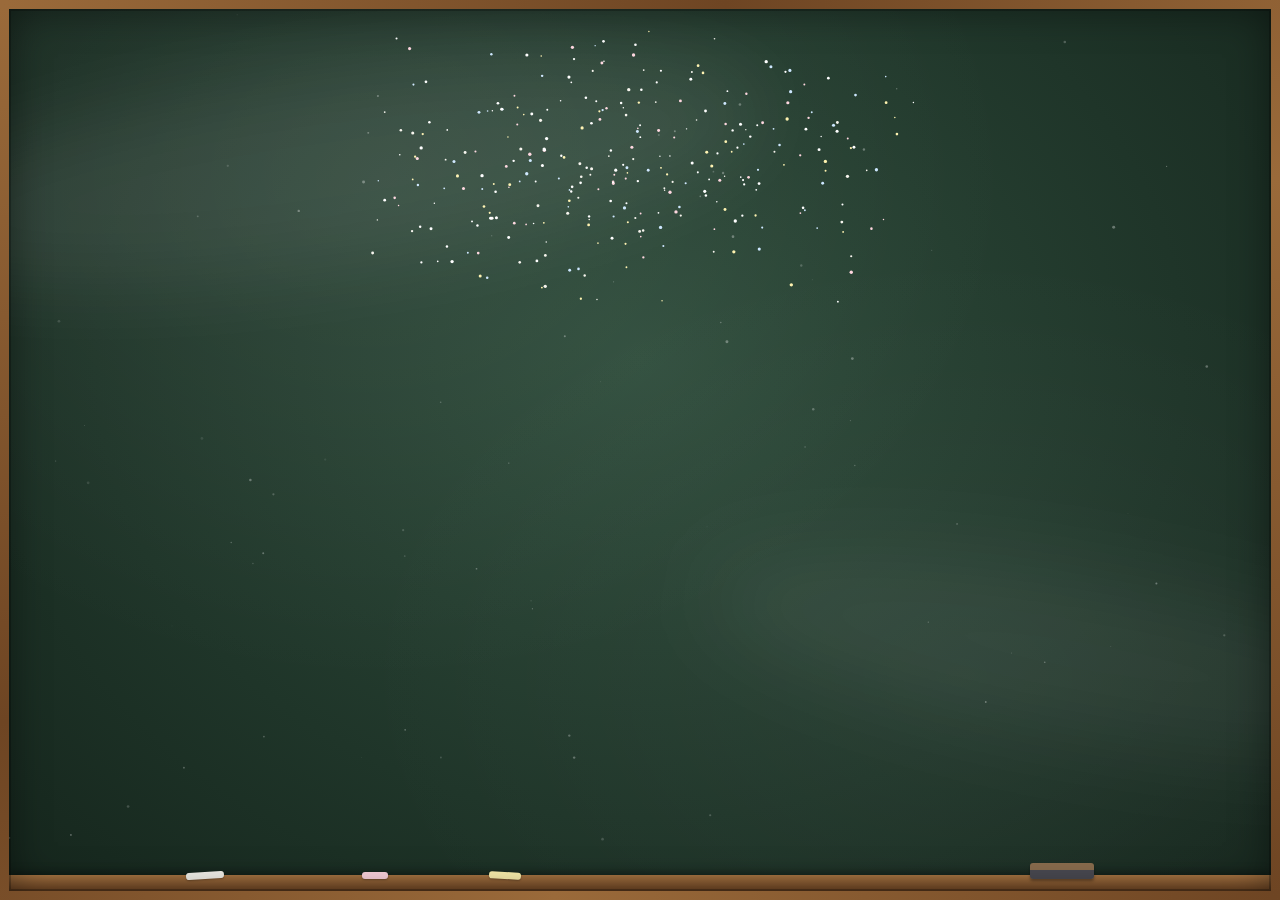
==== commit 75a06c33: "Bo con dau tron do o chu ky Co-Authored-By: Claude Opus 5.5 <noreply@anthropic.com>" ====
--- a/index.html
+++ b/index.html
@@ -104,15 +104,6 @@
           <svg class="flourish" viewBox="0 0 160 20" aria-hidden="true">
             <path pathLength="1" d="M4 12 C30 2 50 18 80 10 C110 2 130 16 156 6" />
           </svg>
-          <!-- dấu tròn đỏ -->
-          <svg class="stamp" viewBox="0 0 100 100" aria-hidden="true">
-            <defs><path id="stampPath" d="M50 50 m-36 0 a36 36 0 1 1 72 0 a36 36 0 1 1 -72 0" /></defs>
-            <circle cx="50" cy="50" r="46" fill="none" stroke="#d62828" stroke-width="3" />
-            <circle cx="50" cy="50" r="27" fill="none" stroke="#d62828" stroke-width="1.5" />
-            <text font-size="9"><textPath href="#stampPath" textLength="222" lengthAdjust="spacing">NGÀY NHÀ GIÁO VIỆT NAM ★ 20 - 11 ★</textPath></text>
-            <polygon fill="#d62828" points="50,32 53.5,42 64,42 55.5,48.5 58.5,58.5 50,52.5 41.5,58.5 44.5,48.5 36,42 46.5,42" />
-            <text x="50" y="69" font-size="8.5" text-anchor="middle">TRI ÂN</text>
-          </svg>
         </div>
       </footer>
     </article>
--- a/style.css
+++ b/style.css
@@ -299,13 +299,14 @@
   display: flex;
   flex-direction: column;
   align-items: center;
-  padding: 26px 16px calc(110px + env(safe-area-inset-bottom));
+  padding: 14px 16px calc(110px + env(safe-area-inset-bottom));
 }
 
 .paper {
+  --k: 1; /* hệ số co chữ, script tự tính để thư vừa 1 màn hình */
   position: relative;
   width: min(100%, 460px);
-  padding: 22px 18px 30px 44px;
+  padding: calc(16px * var(--k)) 16px calc(22px * var(--k)) 42px;
   border-radius: 4px;
   color: var(--ink-text);
   background:
@@ -340,7 +341,7 @@
 .date {
   text-align: center;
   font-family: var(--hand);
-  font-size: 18px;
+  font-size: calc(17px * var(--k));
   color: var(--ink);
   opacity: 0;
 }
@@ -355,13 +356,13 @@
   display: flex;
   align-items: center;
   gap: 16px;
-  margin: 16px 0 18px;
+  margin: calc(10px * var(--k)) 0 calc(12px * var(--k));
 }
 .polaroid {
   position: relative;
   flex: none;
-  width: 106px;
-  padding: 7px 7px 26px;
+  width: calc(96px * var(--k));
+  padding: 6px 6px calc(22px * var(--k));
   background: #fff;
   box-shadow: 0 8px 18px rgba(30, 30, 60, .25);
   transform: rotate(-5deg);
@@ -380,7 +381,7 @@
   bottom: 3px;
   text-align: center;
   font-family: var(--hand);
-  font-size: 15px;
+  font-size: calc(14px * var(--k));
   color: var(--ink);
 }
 .tape {
@@ -403,7 +404,7 @@
 .head-text { flex: 1; min-width: 0; }
 .greeting {
   font-family: var(--hand);
-  font-size: 19px;
+  font-size: calc(18px * var(--k));
   color: var(--ink);
   opacity: 0;
 }
@@ -414,7 +415,7 @@
   margin-top: 2px;
   font-family: var(--script);
   font-weight: 700;
-  font-size: clamp(26px, 7.4vw, 33px);
+  font-size: calc(30px * var(--k));
   line-height: 1.15;
   color: var(--red-ink);
   clip-path: inset(-20% 100% -20% -5%);
@@ -435,12 +436,12 @@
 
 /* Thân thư: viết trên dòng kẻ, lùi đầu dòng */
 .letter-body {
-  background: repeating-linear-gradient(to bottom, transparent 0 31px, var(--grid-main) 31px 32px);
+  background: repeating-linear-gradient(to bottom, transparent 0 calc(32px * var(--k) - 1px), var(--grid-main) calc(32px * var(--k) - 1px) calc(32px * var(--k)));
 }
 .letter-body p {
   font-family: var(--hand);
-  font-size: 19px;
-  line-height: 32px;
+  font-size: calc(19px * var(--k));
+  line-height: calc(32px * var(--k));
   text-indent: 1.6em;
   text-align: justify;
 }
@@ -461,7 +462,7 @@
   align-items: flex-end;
   justify-content: space-between;
   gap: 8px;
-  margin-top: 18px;
+  margin-top: calc(10px * var(--k));
 }
 .sign-text {
   position: relative;
@@ -470,14 +471,14 @@
 }
 .closing {
   font-family: var(--hand);
-  font-size: 18px;
+  font-size: calc(17px * var(--k));
   color: var(--ink);
   opacity: 0;
 }
 .signature {
   font-family: var(--script);
   font-weight: 700;
-  font-size: 38px;
+  font-size: calc(34px * var(--k));
   line-height: 1.2;
   color: var(--ink);
   clip-path: inset(-20% 100% -20% -5%);
@@ -505,7 +506,7 @@
 /* Bó hoa vẽ bằng nét bút bi */
 .bouquet {
   flex: none;
-  width: 104px;
+  width: calc(88px * var(--k));
   height: auto;
   overflow: visible;
 }
@@ -524,27 +525,6 @@
   animation-delay: calc(var(--i) * .1s + .2s), calc(var(--i) * .1s + 1.3s);
 }
 @keyframes fill-in { to { fill-opacity: .85; } }
-
-/* Dấu tròn đỏ đóng lên chữ ký */
-.stamp {
-  position: absolute;
-  right: 54px;
-  bottom: -6px;
-  width: 98px;
-  height: 98px;
-  opacity: 0;
-  mix-blend-mode: multiply;
-  pointer-events: none;
-}
-.stamp text { font-family: var(--ui); font-weight: 700; fill: var(--red-ink); }
-.show-stamp .stamp { animation: stamp .7s cubic-bezier(.3, 1.5, .5, 1) forwards; }
-@keyframes stamp {
-  0% { opacity: 0; transform: scale(2.4) rotate(-40deg); }
-  60% { opacity: .9; transform: scale(.94) rotate(-12deg); }
-  100% { opacity: .82; transform: scale(1) rotate(-14deg); }
-}
-.paper.show-stamp { animation: thud .35s ease .4s; }
-@keyframes thud { 40% { transform: translateY(3px) scale(.995); } }
 
 /* Chữ kết viết bằng phấn */
 .finale {
@@ -581,8 +561,8 @@
 
 .replay {
   position: fixed;
-  right: 20px;
-  bottom: calc(20px + env(safe-area-inset-bottom));
+  right: 18px;
+  top: calc(18px + env(safe-area-inset-top));
   z-index: 55;
   width: 44px;
   height: 44px;
